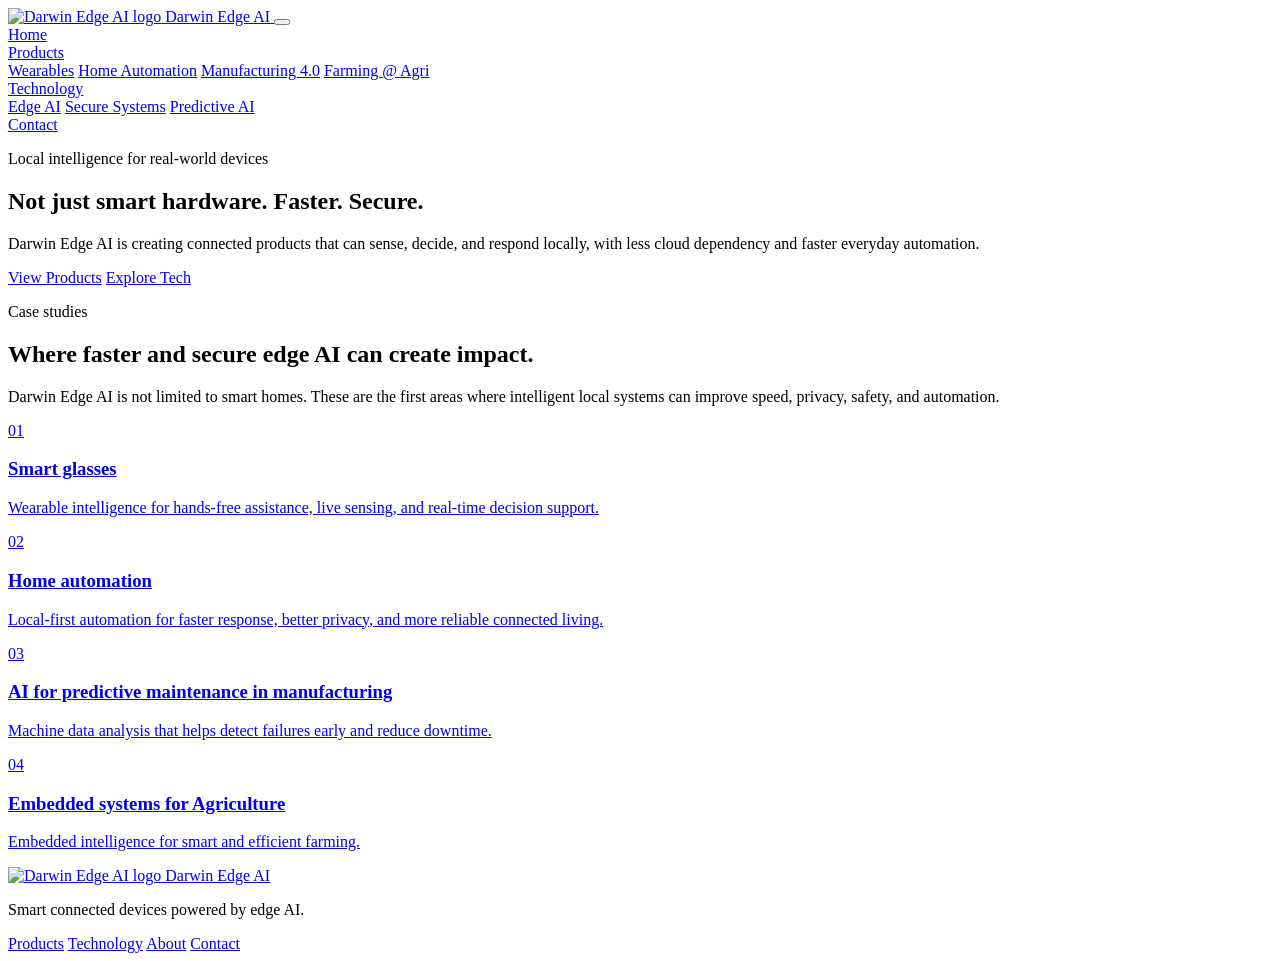
==== index.html @ fa0e5c3c "First upload" ====
<!DOCTYPE html>
<html lang="en">
<head>
  <meta charset="UTF-8" />
  <meta name="viewport" content="width=device-width, initial-scale=1.0" />
  <title>Darwin Edge AI | Smart Edge Devices</title>
  <meta name="description" content="Darwin Edge AI builds intelligent connected devices powered by edge AI, embedded systems, and local-first automation." />
  <link rel="icon" href="images/logo.svg" type="image/svg+xml" />
  <link rel="stylesheet" href="css/style.css" />
</head>
<body>
  <header class="site-header">
    <a class="brand" href="index.html">
      <img src="images/logo.svg" alt="Darwin Edge AI logo" />
      <span>Darwin Edge AI</span>
    </a>

    <button class="nav-toggle" aria-label="Open navigation" aria-expanded="false">
      <span></span>
      <span></span>
      <span></span>
    </button>

<nav class="site-nav">
  <a class="active" href="index.html">Home</a>

  <div class="nav-item">
    <a href="products.html">Products</a>
    <div class="dropdown">
      <a href="products.html#wearables">Wearables</a>
      <a href="products.html#home-automation">Home Automation</a>
      <a href="products.html#Factory">Manufacturing 4.0</a>
      <a href="products.html#agriculture">Farming @ Agri</a>
    </div>
  </div>

  <div class="nav-item">
    <a href="technology.html">Technology</a>
    <div class="dropdown">
      <a href="technology.html#edge-ai">Edge AI</a>
      <a href="technology.html#security">Secure Systems</a>
      <a href="technology.html#predictive-ai">Predictive AI</a>
    </div>
  </div>

  <a href="contact.html">Contact</a>
</nav>
  </header>

  <main>
    <section class="hero section">
      <div class="hero-content">
        <p class="eyebrow">Local intelligence for real-world devices</p>
        <h1>
  Not just smart hardware.
  <span class="hero-highlight">Faster.</span>
  <span class="hero-highlight secure">Secure.</span>
</h1>
        <p class="hero-text">
          Darwin Edge AI is creating connected products that can sense, decide, and respond locally,
          with less cloud dependency and faster everyday automation.
        </p>
        <div class="hero-actions">
          <a class="btn primary" href="products.html">View Products</a>
          <a class="btn secondary" href="technology.html">Explore Tech</a>
        </div>
      </div>

      <div class="hero-visual" aria-hidden="true">
        <div class="chip">
          <div class="chip-core"></div>
          <span class="pin p1"></span>
          <span class="pin p2"></span>
          <span class="pin p3"></span>
          <span class="pin p4"></span>
        </div>
        <div class="signal-ring ring-one"></div>
        <div class="signal-ring ring-two"></div>
        <div class="node n1"></div>
        <div class="node n2"></div>
        <div class="node n3"></div>
      </div>
    </section>


    <section class="section case-studies">
  <div class="section-heading">
    <p class="eyebrow">Case studies</p>
    <h2>Where faster and secure edge AI can create impact.</h2>
    <p>
      Darwin Edge AI is not limited to smart homes. These are the first areas where
      intelligent local systems can improve speed, privacy, safety, and automation.
    </p>
  </div>

  <div class="case-slider" aria-label="Case studies slider">
    <a class="case-card" href="products.html#wearables">
      <span>01</span>
      <h3>Smart glasses</h3>
      <p>Wearable intelligence for hands-free assistance, live sensing, and real-time decision support.</p>
    </a>

    <a class="case-card" href="products.html#home-automation">
      <span>02</span>
      <h3>Home automation</h3>
      <p>Local-first automation for faster response, better privacy, and more reliable connected living.</p>
    </a>

    <a class="case-card" href="products.html#manufacturing">
      <span>03</span>
      <h3>AI for predictive maintenance in manufacturing</h3>
      <p>Machine data analysis that helps detect failures early and reduce downtime.</p>
    </a>

    <a class="case-card" href="products.html#agriculture">
      <span>04</span>
      <h3>Embedded systems for Agriculture</h3>
      <p>Embedded intelligence for smart and efficient farming.</p>
    </a>
  </div>
</section>

  </main>

  <footer class="site-footer">
    <div>
      <a class="brand footer-brand" href="index.html">
        <img src="images/logo.svg" alt="Darwin Edge AI logo" />
        <span>Darwin Edge AI</span>
      </a>
      <p>Smart connected devices powered by edge AI.</p>
    </div>
    <div class="footer-links">
      <a href="products.html">Products</a>
      <a href="technology.html">Technology</a>
      <a href="about.html">About</a>
      <a href="contact.html">Contact</a>
    </div>
  </footer>

  <script src="js/script.js"></script>
</body>
</html>
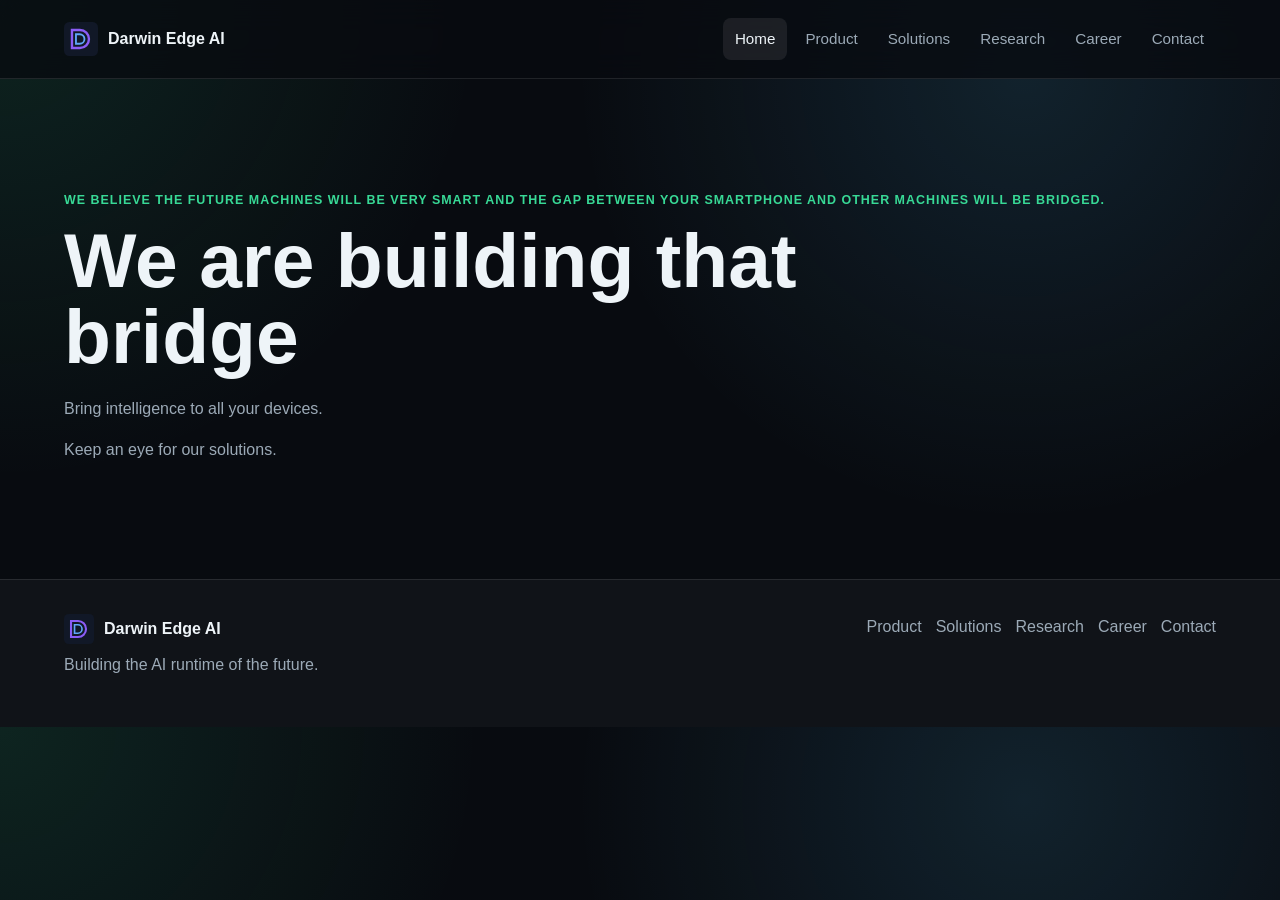
==== commit 91f15da5: "2nd version 2nd version, updated header and link for sdk" ====
--- a/index.html
+++ b/index.html
@@ -3,141 +3,92 @@
 <head>
   <meta charset="UTF-8" />
   <meta name="viewport" content="width=device-width, initial-scale=1.0" />
-  <title>Darwin Edge AI | Smart Edge Devices</title>
-  <meta name="description" content="Darwin Edge AI builds intelligent connected devices powered by edge AI, embedded systems, and local-first automation." />
+  <title>Darwin Edge AI | AI Runtime for Intelligent Machines</title>
+  <meta name="description" content="Darwin Edge AI is building the AI runtime of the future for intelligent machines and connected devices." />
   <link rel="icon" href="images/logo.svg" type="image/svg+xml" />
   <link rel="stylesheet" href="css/style.css" />
 </head>
+<!-- Google tag (gtag.js) -->
+<script async src="https://www.googletagmanager.com/gtag/js?id=G-LLYBDSSKZY"></script>
+<script>
+  window.dataLayer = window.dataLayer || [];
+  function gtag(){dataLayer.push(arguments);}
+  gtag('js', new Date());
+
+  gtag('config', 'G-LLYBDSSKZY');
+</script>
 <body>
   <header class="site-header">
     <a class="brand" href="index.html">
       <img src="images/logo.svg" alt="Darwin Edge AI logo" />
       <span>Darwin Edge AI</span>
     </a>
-
     <button class="nav-toggle" aria-label="Open navigation" aria-expanded="false">
       <span></span>
       <span></span>
       <span></span>
     </button>
-
-<nav class="site-nav">
-  <a class="active" href="index.html">Home</a>
-
-  <div class="nav-item">
-    <a href="products.html">Products</a>
-    <div class="dropdown">
-      <a href="products.html#wearables">Wearables</a>
-      <a href="products.html#home-automation">Home Automation</a>
-      <a href="products.html#Factory">Manufacturing 4.0</a>
-      <a href="products.html#agriculture">Farming @ Agri</a>
-    </div>
-  </div>
-
-  <div class="nav-item">
-    <a href="technology.html">Technology</a>
-    <div class="dropdown">
-      <a href="technology.html#edge-ai">Edge AI</a>
-      <a href="technology.html#security">Secure Systems</a>
-      <a href="technology.html#predictive-ai">Predictive AI</a>
-    </div>
-  </div>
-
-  <a href="contact.html">Contact</a>
-</nav>
+    <nav class="site-nav">
+      <a class="active" href="index.html">Home</a>
+      <div class="nav-item"><a href="products.html">Product</a><div class="dropdown"><a href="products.html">Overview</a><a href="sdk.html">SDK</a></div></div>
+      <div class="nav-item">
+        <a href="solutions.html">Solutions</a>
+        <div class="dropdown">
+          <a href="solutions.html#smart-wearables">Smart Wearables</a>
+          <a href="solutions.html#medical-devices">Medical Devices</a>
+        </div>
+      </div>
+      <a href="research.html">Research</a>
+      <a href="careers.html">Career</a>
+      <a href="contact.html">Contact</a>
+    </nav>
   </header>
 
   <main>
-    <section class="hero section">
-      <div class="hero-content">
-        <p class="eyebrow">Local intelligence for real-world devices</p>
-        <h1>
-  Not just smart hardware.
-  <span class="hero-highlight">Faster.</span>
-  <span class="hero-highlight secure">Secure.</span>
-</h1>
-        <p class="hero-text">
-          Darwin Edge AI is creating connected products that can sense, decide, and respond locally,
-          with less cloud dependency and faster everyday automation.
+    <section class="future-hero section">
+      <div class="future-copy">
+        <p class="eyebrow"></p>
+        <p class="eyebrow">We believe the future machines will be very smart and the gap between your smartphone
+          and other machines will be bridged.</p>
+        <h1>We are building that bridge</h1>
+        <p class="future-subtitle">Bring intelligence to all your devices.</p>
+        <p class="future-statement">
+          Keep an eye for our solutions.
         </p>
-        <div class="hero-actions">
-          <a class="btn primary" href="products.html">View Products</a>
-          <a class="btn secondary" href="technology.html">Explore Tech</a>
-        </div>
       </div>
-
-      <div class="hero-visual" aria-hidden="true">
-        <div class="chip">
-          <div class="chip-core"></div>
-          <span class="pin p1"></span>
-          <span class="pin p2"></span>
-          <span class="pin p3"></span>
-          <span class="pin p4"></span>
-        </div>
-        <div class="signal-ring ring-one"></div>
-        <div class="signal-ring ring-two"></div>
-        <div class="node n1"></div>
-        <div class="node n2"></div>
-        <div class="node n3"></div>
+      <div class="future-orbit" aria-hidden="true">
+        <div class="runtime-core"></div>
+        <span class="orbit-line orbit-a"></span>
+        <span class="orbit-line orbit-b"></span>
+        <span class="orbit-dot dot-a"></span>
+        <span class="orbit-dot dot-b"></span>
+        <span class="orbit-dot dot-c"></span>
       </div>
     </section>
-
-
-    <section class="section case-studies">
-  <div class="section-heading">
-    <p class="eyebrow">Case studies</p>
-    <h2>Where faster and secure edge AI can create impact.</h2>
-    <p>
-      Darwin Edge AI is not limited to smart homes. These are the first areas where
-      intelligent local systems can improve speed, privacy, safety, and automation.
-    </p>
-  </div>
-
-  <div class="case-slider" aria-label="Case studies slider">
-    <a class="case-card" href="products.html#wearables">
-      <span>01</span>
-      <h3>Smart glasses</h3>
-      <p>Wearable intelligence for hands-free assistance, live sensing, and real-time decision support.</p>
-    </a>
-
-    <a class="case-card" href="products.html#home-automation">
-      <span>02</span>
-      <h3>Home automation</h3>
-      <p>Local-first automation for faster response, better privacy, and more reliable connected living.</p>
-    </a>
-
-    <a class="case-card" href="products.html#manufacturing">
-      <span>03</span>
-      <h3>AI for predictive maintenance in manufacturing</h3>
-      <p>Machine data analysis that helps detect failures early and reduce downtime.</p>
-    </a>
-
-    <a class="case-card" href="products.html#agriculture">
-      <span>04</span>
-      <h3>Embedded systems for Agriculture</h3>
-      <p>Embedded intelligence for smart and efficient farming.</p>
-    </a>
-  </div>
-</section>
-
   </main>
 
   <footer class="site-footer">
-    <div>
-      <a class="brand footer-brand" href="index.html">
-        <img src="images/logo.svg" alt="Darwin Edge AI logo" />
-        <span>Darwin Edge AI</span>
-      </a>
-      <p>Smart connected devices powered by edge AI.</p>
-    </div>
-    <div class="footer-links">
-      <a href="products.html">Products</a>
-      <a href="technology.html">Technology</a>
-      <a href="about.html">About</a>
-      <a href="contact.html">Contact</a>
-    </div>
-  </footer>
+  <div>
+    <a class="brand footer-brand" href="index.html">
+      <img src="images/logo.svg" alt="Darwin Edge AI logo" />
+      <span>Darwin Edge AI</span>
+    </a>
+    <p>Building the AI runtime of the future.</p>
+  </div>
+  <div class="footer-links">
+    <a href="products.html">Product</a>
+    <a href="solutions.html">Solutions</a>
+    <a href="research.html">Research</a>
+    <a href="careers.html">Career</a>
+    <a href="contact.html">Contact</a>
+  </div>
+</footer>
 
   <script src="js/script.js"></script>
 </body>
-</html>+</html>
+
+
+
+
+
--- a/css/style.css
+++ b/css/style.css
@@ -0,0 +1,800 @@
+:root {
+  --bg: #080b10;
+  --panel: #111821;
+  --panel-2: #162231;
+  --text: #eef4f8;
+  --muted: #9caab7;
+  --line: rgba(255, 255, 255, 0.1);
+  --green: #38d996;
+  --cyan: #57c7ff;
+  --amber: #f5b85b;
+  --red: #ff6b6b;
+  --shadow: 0 24px 80px rgba(0, 0, 0, 0.35);
+  --radius: 8px;
+}
+
+* {
+  box-sizing: border-box;
+}
+
+html {
+  scroll-behavior: smooth;
+}
+
+body {
+  margin: 0;
+  background:
+    radial-gradient(circle at top left, rgba(56, 217, 150, 0.12), transparent 30rem),
+    radial-gradient(circle at 80% 10%, rgba(87, 199, 255, 0.12), transparent 28rem),
+    var(--bg);
+  color: var(--text);
+  font-family: Arial, Helvetica, sans-serif;
+  line-height: 1.6;
+}
+
+a {
+  color: inherit;
+  text-decoration: none;
+}
+
+img {
+  max-width: 100%;
+}
+
+.site-header {
+  position: sticky;
+  top: 0;
+  z-index: 20;
+  display: flex;
+  align-items: center;
+  justify-content: space-between;
+  gap: 24px;
+  padding: 18px clamp(18px, 5vw, 64px);
+  background: rgba(8, 11, 16, 0.78);
+  border-bottom: 1px solid var(--line);
+  backdrop-filter: blur(16px);
+}
+
+.brand {
+  display: inline-flex;
+  align-items: center;
+  gap: 10px;
+  font-weight: 800;
+  letter-spacing: 0;
+}
+
+.brand img {
+  width: 34px;
+  height: 34px;
+}
+
+.site-nav {
+  display: flex;
+  align-items: center;
+  gap: 6px;
+}
+
+.site-nav a {
+  padding: 9px 12px;
+  border-radius: var(--radius);
+  color: var(--muted);
+  font-size: 0.95rem;
+}
+
+.site-nav a:hover,
+.site-nav a.active {
+  color: var(--text);
+  background: rgba(255, 255, 255, 0.08);
+}
+
+.nav-toggle {
+  display: none;
+  width: 42px;
+  height: 42px;
+  border: 1px solid var(--line);
+  border-radius: var(--radius);
+  background: transparent;
+  cursor: pointer;
+}
+
+.nav-toggle span {
+  display: block;
+  width: 18px;
+  height: 2px;
+  margin: 4px auto;
+  background: var(--text);
+}
+
+.section {
+  padding: clamp(56px, 8vw, 100px) clamp(18px, 5vw, 64px);
+}
+
+.hero {
+  min-height: calc(100vh - 72px);
+  display: grid;
+  grid-template-columns: minmax(0, 1.05fr) minmax(300px, 0.95fr);
+  align-items: center;
+  gap: clamp(40px, 6vw, 80px);
+}
+
+.eyebrow {
+  margin: 0 0 12px;
+  color: var(--green);
+  font-weight: 800;
+  text-transform: uppercase;
+  font-size: 0.78rem;
+  letter-spacing: 0.08em;
+}
+
+h1,
+h2,
+h3,
+p {
+  margin-top: 0;
+}
+
+h1 {
+  max-width: 820px;
+  margin-bottom: 22px;
+  font-size: clamp(2.4rem, 6vw, 5.6rem);
+  line-height: 0.98;
+  letter-spacing: 0;
+}
+
+.hero-highlight {
+  display: inline-block;
+  color: var(--green);
+  text-shadow: 0 0 28px rgba(56, 217, 150, 0.35);
+}
+
+.hero-highlight.secure {
+  color: var(--cyan);
+  text-shadow: 0 0 28px rgba(87, 199, 255, 0.35);
+}
+
+h2 {
+  margin-bottom: 16px;
+  font-size: clamp(1.8rem, 3.4vw, 3.2rem);
+  line-height: 1.08;
+  letter-spacing: 0;
+}
+
+h3 {
+  margin-bottom: 8px;
+  font-size: 1.08rem;
+}
+
+p {
+  color: var(--muted);
+}
+
+.hero-text {
+  max-width: 650px;
+  font-size: clamp(1.05rem, 1.8vw, 1.25rem);
+}
+
+.hero-actions {
+  display: flex;
+  flex-wrap: wrap;
+  gap: 12px;
+  margin-top: 30px;
+}
+
+.btn {
+  display: inline-flex;
+  align-items: center;
+  justify-content: center;
+  min-height: 46px;
+  padding: 12px 18px;
+  border-radius: var(--radius);
+  border: 1px solid transparent;
+  font-weight: 800;
+  transition: transform 180ms ease, background 180ms ease, border 180ms ease;
+}
+
+.btn:hover {
+  transform: translateY(-2px);
+}
+
+.btn.primary {
+  background: var(--green);
+  color: #06120d;
+}
+
+.btn.secondary {
+  border-color: var(--line);
+  color: var(--text);
+  background: rgba(255, 255, 255, 0.06);
+}
+
+.hero-visual {
+  position: relative;
+  min-height: 460px;
+  border: 1px solid var(--line);
+  border-radius: var(--radius);
+  background:
+    linear-gradient(135deg, rgba(87, 199, 255, 0.14), transparent 35%),
+    linear-gradient(315deg, rgba(245, 184, 91, 0.1), transparent 35%),
+    rgba(255, 255, 255, 0.04);
+  box-shadow: var(--shadow);
+  overflow: hidden;
+}
+
+.hero-visual::before {
+  content: "";
+  position: absolute;
+  inset: 34px;
+  background-image:
+    linear-gradient(rgba(255, 255, 255, 0.07) 1px, transparent 1px),
+    linear-gradient(90deg, rgba(255, 255, 255, 0.07) 1px, transparent 1px);
+  background-size: 42px 42px;
+  mask-image: radial-gradient(circle, black 35%, transparent 72%);
+}
+
+.chip {
+  position: absolute;
+  left: 50%;
+  top: 50%;
+  width: 190px;
+  height: 190px;
+  transform: translate(-50%, -50%);
+  border: 1px solid rgba(87, 199, 255, 0.45);
+  border-radius: 18px;
+  background: linear-gradient(145deg, #14283a, #0c1118);
+  box-shadow: 0 0 60px rgba(87, 199, 255, 0.22);
+}
+
+.chip-core {
+  position: absolute;
+  inset: 44px;
+  border-radius: 50%;
+  background:
+    radial-gradient(circle, var(--green), rgba(56, 217, 150, 0.15) 58%, transparent 60%);
+}
+
+.pin {
+  position: absolute;
+  background: var(--cyan);
+  opacity: 0.75;
+}
+
+.p1,
+.p2 {
+  width: 50px;
+  height: 2px;
+  left: -50px;
+}
+
+.p1 {
+  top: 58px;
+}
+
+.p2 {
+  bottom: 58px;
+}
+
+.p3,
+.p4 {
+  width: 2px;
+  height: 50px;
+  top: -50px;
+}
+
+.p3 {
+  left: 58px;
+}
+
+.p4 {
+  right: 58px;
+}
+
+.signal-ring {
+  position: absolute;
+  inset: 50%;
+  border: 1px solid rgba(56, 217, 150, 0.28);
+  border-radius: 50%;
+  transform: translate(-50%, -50%);
+  animation: pulse 4s infinite ease-out;
+}
+
+.ring-one {
+  width: 310px;
+  height: 310px;
+}
+
+.ring-two {
+  width: 430px;
+  height: 430px;
+  animation-delay: 1s;
+}
+
+.node {
+  position: absolute;
+  width: 14px;
+  height: 14px;
+  border-radius: 50%;
+  background: var(--amber);
+  box-shadow: 0 0 24px rgba(245, 184, 91, 0.7);
+}
+
+.n1 {
+  left: 22%;
+  top: 24%;
+}
+
+.n2 {
+  right: 18%;
+  top: 34%;
+}
+
+.n3 {
+  left: 62%;
+  bottom: 18%;
+}
+
+.section-heading {
+  max-width: 760px;
+  margin-bottom: 34px;
+}
+
+.grid {
+  display: grid;
+  gap: 18px;
+}
+
+.grid.three {
+  grid-template-columns: repeat(3, minmax(0, 1fr));
+}
+
+.card,
+.product-strip article,
+.timeline article {
+  border: 1px solid var(--line);
+  border-radius: var(--radius);
+  background: rgba(255, 255, 255, 0.045);
+  padding: 22px;
+  transition: transform 180ms ease, border 180ms ease, background 180ms ease;
+}
+
+.card:hover,
+.product-strip article:hover,
+.timeline article:hover {
+  transform: translateY(-3px);
+  border-color: rgba(87, 199, 255, 0.35);
+  background: rgba(255, 255, 255, 0.065);
+}
+
+.icon {
+  display: inline-flex;
+  align-items: center;
+  justify-content: center;
+  width: 46px;
+  height: 46px;
+  margin-bottom: 18px;
+  border-radius: var(--radius);
+  background: rgba(56, 217, 150, 0.12);
+  color: var(--green);
+  font-weight: 900;
+}
+
+.split {
+  display: grid;
+  grid-template-columns: minmax(0, 0.85fr) minmax(300px, 1.15fr);
+  gap: 36px;
+  align-items: center;
+  background: rgba(255, 255, 255, 0.025);
+  border-top: 1px solid var(--line);
+  border-bottom: 1px solid var(--line);
+}
+
+.text-link {
+  display: inline-flex;
+  margin-top: 12px;
+  color: var(--cyan);
+  font-weight: 800;
+}
+
+.product-strip {
+  display: grid;
+  grid-template-columns: repeat(2, minmax(0, 1fr));
+  gap: 14px;
+}
+
+.product-strip strong,
+.product-strip span {
+  display: block;
+}
+
+.product-strip span {
+  color: var(--muted);
+  margin-top: 5px;
+}
+
+.tech-band {
+  background: linear-gradient(90deg, rgba(56, 217, 150, 0.07), rgba(87, 199, 255, 0.06));
+}
+
+.tech-list {
+  display: flex;
+  flex-wrap: wrap;
+  gap: 10px;
+}
+
+.tech-list span {
+  padding: 10px 13px;
+  border-radius: var(--radius);
+  border: 1px solid var(--line);
+  background: rgba(8, 11, 16, 0.46);
+  color: var(--text);
+  font-weight: 700;
+}
+
+.timeline {
+  display: grid;
+  grid-template-columns: repeat(3, minmax(0, 1fr));
+  gap: 18px;
+}
+
+.timeline span {
+  color: var(--amber);
+  font-weight: 900;
+}
+
+.cta {
+  text-align: center;
+  max-width: 900px;
+  margin: 0 auto;
+}
+
+.cta p {
+  max-width: 620px;
+  margin-left: auto;
+  margin-right: auto;
+}
+
+.site-footer {
+  display: flex;
+  justify-content: space-between;
+  gap: 28px;
+  padding: 34px clamp(18px, 5vw, 64px);
+  border-top: 1px solid var(--line);
+  background: rgba(255, 255, 255, 0.03);
+}
+
+.footer-brand img {
+  width: 30px;
+  height: 30px;
+}
+
+.footer-links {
+  display: flex;
+  flex-wrap: wrap;
+  gap: 14px;
+}
+
+.footer-links a {
+  color: var(--muted);
+}
+
+.footer-links a:hover {
+  color: var(--text);
+}
+
+@keyframes pulse {
+  0% {
+    opacity: 0.8;
+    transform: translate(-50%, -50%) scale(0.86);
+  }
+
+  100% {
+    opacity: 0;
+    transform: translate(-50%, -50%) scale(1.2);
+  }
+}
+
+@media (max-width: 860px) {
+  .nav-toggle {
+    display: block;
+  }
+
+  .site-nav {
+    position: absolute;
+    left: 18px;
+    right: 18px;
+    top: 74px;
+    display: none;
+    flex-direction: column;
+    align-items: stretch;
+    padding: 12px;
+    border: 1px solid var(--line);
+    border-radius: var(--radius);
+    background: #0c1118;
+  }
+
+  .site-nav.open {
+    display: flex;
+  }
+
+  .hero,
+  .split {
+    grid-template-columns: 1fr;
+  }
+
+  .hero {
+    min-height: auto;
+  }
+
+  .hero-visual {
+    min-height: 360px;
+  }
+
+  .grid.three,
+  .timeline {
+    grid-template-columns: 1fr;
+  }
+
+  .site-footer {
+    flex-direction: column;
+  }
+}
+
+@media (max-width: 560px) {
+  .section {
+    padding-left: 16px;
+    padding-right: 16px;
+  }
+
+  .site-header {
+    padding-left: 16px;
+    padding-right: 16px;
+  }
+
+  .product-strip {
+    grid-template-columns: 1fr;
+  }
+
+  .hero-actions {
+    flex-direction: column;
+  }
+
+  .btn {
+    width: 100%;
+  }
+}
+
+/* for dropdown */
+
+.nav-item {
+  position: relative;
+}
+
+.nav-item > a {
+  display: block;
+  padding: 9px 12px;
+  border-radius: var(--radius);
+  color: var(--muted);
+  font-size: 0.95rem;
+}
+
+.nav-item:hover > a,
+.nav-item:focus-within > a {
+  color: var(--text);
+  background: rgba(255, 255, 255, 0.08);
+}
+
+.dropdown {
+  position: absolute;
+  top: calc(100% + 10px);
+  left: 0;
+  min-width: 230px;
+  display: none;
+  padding: 8px;
+  border: 1px solid var(--line);
+  border-radius: var(--radius);
+  background: #0c1118;
+  box-shadow: var(--shadow);
+}
+
+.dropdown a {
+  display: block;
+  padding: 10px 12px;
+  border-radius: var(--radius);
+  color: var(--muted);
+  white-space: nowrap;
+}
+
+.dropdown a:hover {
+  color: var(--text);
+  background: rgba(255, 255, 255, 0.08);
+}
+
+.nav-item:hover .dropdown,
+.nav-item:focus-within .dropdown {
+  display: block;
+}
+
+
+/* for case study slider*/
+
+.case-studies {
+  background: rgba(255, 255, 255, 0.025);
+  border-top: 1px solid var(--line);
+  border-bottom: 1px solid var(--line);
+}
+
+.case-slider {
+  display: grid;
+  grid-auto-flow: column;
+  grid-auto-columns: calc((100% - 36px) / 3);
+  gap: 18px;
+  overflow-x: auto;
+  scroll-snap-type: x mandatory;
+  padding-bottom: 14px;
+}
+
+.case-slider::-webkit-scrollbar {
+  height: 8px;
+}
+
+.case-slider::-webkit-scrollbar-track {
+  background: rgba(255, 255, 255, 0.06);
+  border-radius: 999px;
+}
+
+.case-slider::-webkit-scrollbar-thumb {
+  background: var(--green);
+  border-radius: 999px;
+}
+
+.case-card {
+  min-height: 260px;
+  scroll-snap-align: start;
+  border: 1px solid var(--line);
+  border-radius: var(--radius);
+  background:
+    linear-gradient(145deg, rgba(56, 217, 150, 0.08), transparent 42%),
+    rgba(255, 255, 255, 0.045);
+  padding: 24px;
+  transition: transform 180ms ease, border 180ms ease, background 180ms ease;
+}
+
+.case-card:hover {
+  transform: translateY(-3px);
+  border-color: rgba(87, 199, 255, 0.4);
+  background:
+    linear-gradient(145deg, rgba(87, 199, 255, 0.1), transparent 42%),
+    rgba(255, 255, 255, 0.065);
+}
+
+.case-card span {
+  color: var(--green);
+  font-weight: 900;
+}
+
+.case-card h3 {
+  margin-top: 18px;
+  font-size: 1.35rem;
+  line-height: 1.2;
+}
+
+.case-card p {
+  margin-bottom: 0;
+}
+
+.page-hero {
+  padding-bottom: 40px;
+}
+
+.contact-page-hero {
+  min-height: auto;
+  padding-bottom: 48px;
+}
+
+.contact-visual {
+  min-height: 360px;
+}
+
+.contact-section {
+  padding-top: 28px;
+}
+
+.contact-details-panel {
+  display: grid;
+  grid-template-columns: repeat(4, minmax(0, 1fr));
+  border: 1px solid var(--line);
+  border-radius: var(--radius);
+  background:
+    linear-gradient(135deg, rgba(56, 217, 150, 0.08), transparent 40%),
+    rgba(255, 255, 255, 0.045);
+  overflow: hidden;
+  margin-bottom: 34px;
+}
+
+.contact-detail {
+  padding: 22px;
+  border-right: 1px solid var(--line);
+}
+
+.contact-detail:last-child {
+  border-right: 0;
+}
+
+.contact-detail span {
+  display: block;
+  margin-bottom: 8px;
+  color: var(--green);
+  font-size: 0.78rem;
+  font-weight: 800;
+  text-transform: uppercase;
+  letter-spacing: 0.08em;
+}
+
+.contact-detail strong {
+  display: block;
+  color: var(--text);
+  font-size: 1rem;
+  line-height: 1.45;
+}
+
+.contact-detail a {
+  color: var(--text);
+}
+
+.contact-detail a:hover {
+  color: var(--cyan);
+}
+
+.contact-panel {
+  display: grid;
+  grid-template-columns: minmax(0, 0.85fr) minmax(320px, 1.15fr);
+  gap: 34px;
+  align-items: start;
+  border: 1px solid var(--line);
+  border-radius: var(--radius);
+  background: rgba(255, 255, 255, 0.045);
+  padding: clamp(22px, 4vw, 34px);
+}
+
+.contact-form label {
+  display: block;
+  margin-bottom: 16px;
+  color: var(--text);
+  font-weight: 700;
+}
+
+.contact-form input,
+.contact-form textarea {
+  width: 100%;
+  margin-top: 8px;
+  padding: 13px 14px;
+  border: 1px solid var(--line);
+  border-radius: var(--radius);
+  background: #0c1118;
+  color: var(--text);
+  font: inherit;
+}
+
+.contact-form textarea {
+  resize: vertical;
+}
+
+@media (max-width: 860px) {
+  .contact-details-panel {
+    grid-template-columns: repeat(2, minmax(0, 1fr));
+  }
+
+  .contact-detail {
+    border-right: 0;
+    border-bottom: 1px solid var(--line);
+  }
+
+  .contact-panel {
+    grid-template-columns: 1fr;
+  }
+}
+
+@media (max-width: 560px) {
+  .contact-details-panel {
+    grid-template-columns: 1fr;
+  }
+}
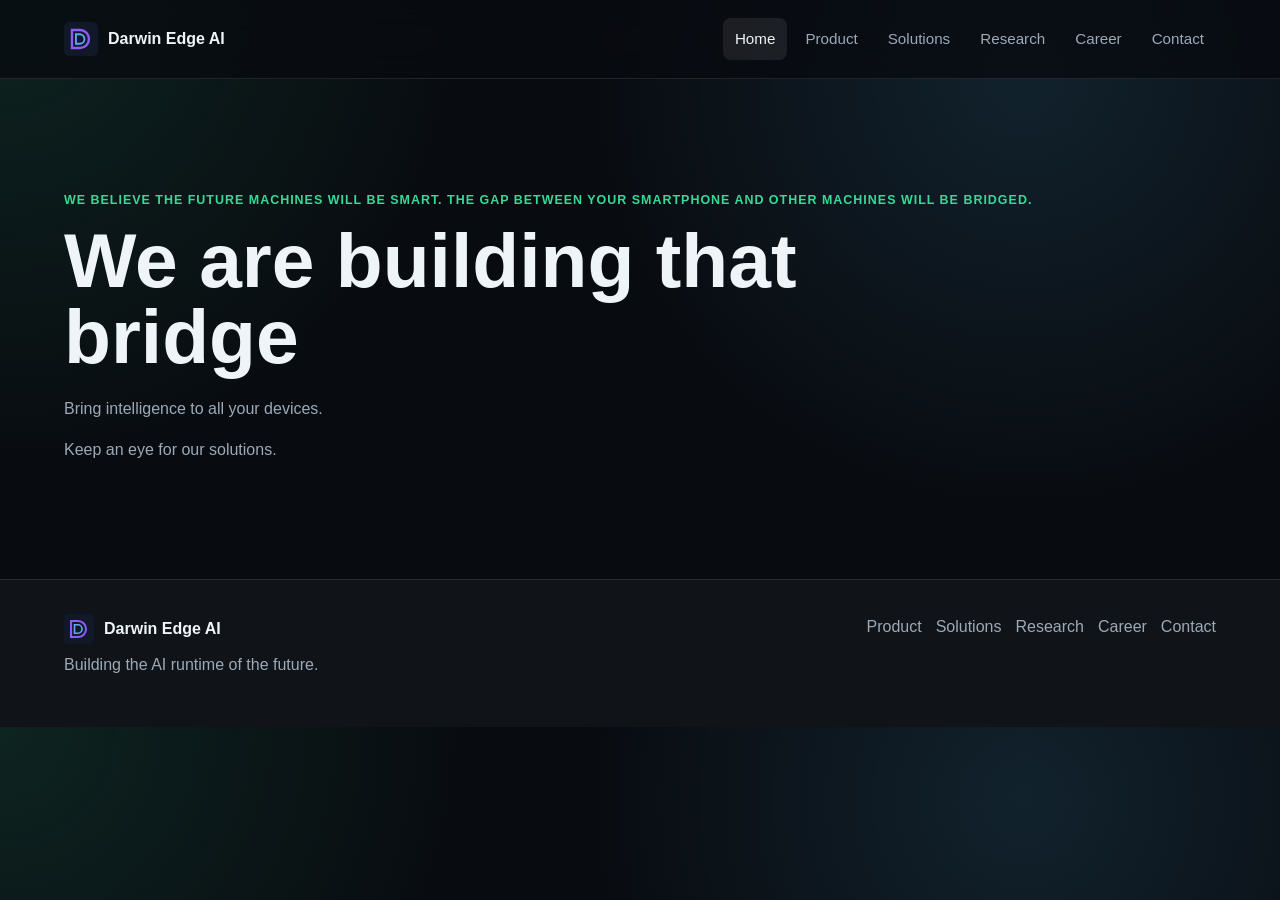
==== commit b7ba10e0: "3rd not imp" ====
--- a/index.html
+++ b/index.html
@@ -48,8 +48,8 @@
     <section class="future-hero section">
       <div class="future-copy">
         <p class="eyebrow"></p>
-        <p class="eyebrow">We believe the future machines will be very smart and the gap between your smartphone
-          and other machines will be bridged.</p>
+        <p class="eyebrow">We believe the future machines will be smart. 
+          The gap between your smartphone and other machines will be bridged.</p>
         <h1>We are building that bridge</h1>
         <p class="future-subtitle">Bring intelligence to all your devices.</p>
         <p class="future-statement">
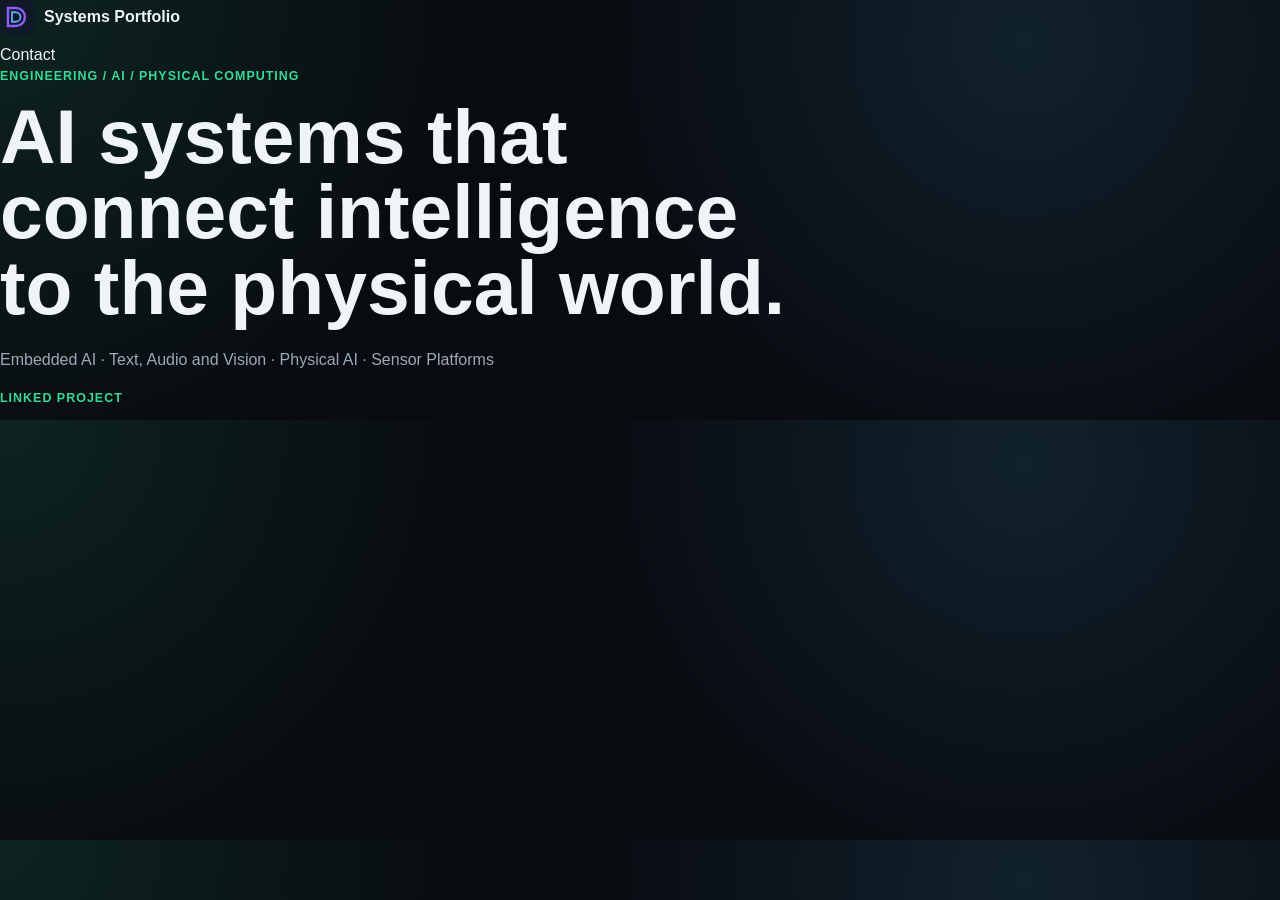
==== commit bb3b2d4c: "Update index.html Add portfolio" ====
--- a/index.html
+++ b/index.html
@@ -3,92 +3,58 @@
 <head>
   <meta charset="UTF-8" />
   <meta name="viewport" content="width=device-width, initial-scale=1.0" />
-  <title>Darwin Edge AI | AI Runtime for Intelligent Machines</title>
-  <meta name="description" content="Darwin Edge AI is building the AI runtime of the future for intelligent machines and connected devices." />
+  <title>Engineering Portfolio | Embedded AI, Multimodal Systems, Physical AI</title>
+  <meta name="description" content="A technical engineering portfolio spanning resource-constrained AI hardware, multimodal AI, physical AI, financial intelligence, and research interests." />
   <link rel="icon" href="images/logo.svg" type="image/svg+xml" />
   <link rel="stylesheet" href="css/style.css" />
+  <script async src="https://www.googletagmanager.com/gtag/js?id=G-LLYBDSSKZY"></script>
+  <script>
+    window.dataLayer = window.dataLayer || [];
+    function gtag(){dataLayer.push(arguments);}
+    gtag("js", new Date());
+    gtag("config", "G-LLYBDSSKZY");
+  </script>
 </head>
-<!-- Google tag (gtag.js) -->
-<script async src="https://www.googletagmanager.com/gtag/js?id=G-LLYBDSSKZY"></script>
-<script>
-  window.dataLayer = window.dataLayer || [];
-  function gtag(){dataLayer.push(arguments);}
-  gtag('js', new Date());
+<body>
+  <div class="shell-grid" aria-hidden="true"></div>
 
-  gtag('config', 'G-LLYBDSSKZY');
-</script>
-<body>
-  <header class="site-header">
-    <a class="brand" href="index.html">
-      <img src="images/logo.svg" alt="Darwin Edge AI logo" />
-      <span>Darwin Edge AI</span>
+  <header class="topbar">
+    <a class="brand" href="index.html" aria-label="Portfolio home">
+      <img src="images/logo.svg" alt="" />
+      <span>Systems Portfolio</span>
     </a>
-    <button class="nav-toggle" aria-label="Open navigation" aria-expanded="false">
-      <span></span>
-      <span></span>
-      <span></span>
-    </button>
-    <nav class="site-nav">
-      <a class="active" href="index.html">Home</a>
-      <div class="nav-item"><a href="products.html">Product</a><div class="dropdown"><a href="products.html">Overview</a><a href="sdk.html">SDK</a></div></div>
-      <div class="nav-item">
-        <a href="solutions.html">Solutions</a>
-        <div class="dropdown">
-          <a href="solutions.html#smart-wearables">Smart Wearables</a>
-          <a href="solutions.html#medical-devices">Medical Devices</a>
-        </div>
-      </div>
-      <a href="research.html">Research</a>
-      <a href="careers.html">Career</a>
+    <nav class="quick-nav" aria-label="Quick links">
       <a href="contact.html">Contact</a>
     </nav>
   </header>
 
-  <main>
-    <section class="future-hero section">
-      <div class="future-copy">
-        <p class="eyebrow"></p>
-        <p class="eyebrow">We believe the future machines will be smart. 
-          The gap between your smartphone and other machines will be bridged.</p>
-        <h1>We are building that bridge</h1>
-        <p class="future-subtitle">Bring intelligence to all your devices.</p>
-        <p class="future-statement">
-          Keep an eye for our solutions.
-        </p>
+  <main class="app-shell">
+    <section class="hero-panel" aria-labelledby="hero-title">
+      <div>
+        <p class="eyebrow">Engineering / AI / physical computing</p>
+        <h1 id="hero-title">AI systems that connect intelligence to the physical world.</h1>
+        <p class="hero-line">Embedded AI &middot; Text, Audio and Vision &middot; Physical AI &middot; Sensor Platforms</p>
       </div>
-      <div class="future-orbit" aria-hidden="true">
-        <div class="runtime-core"></div>
-        <span class="orbit-line orbit-a"></span>
-        <span class="orbit-line orbit-b"></span>
-        <span class="orbit-dot dot-a"></span>
-        <span class="orbit-dot dot-b"></span>
-        <span class="orbit-dot dot-c"></span>
+      <div class="hero-instrument" id="heroSections" aria-label="Portfolio sections"></div>
+    </section>
+<section class="project-zone" aria-label="Projects">
+      <div class="zone-heading">
+        <p class="eyebrow">Linked project</p>
+        <span id="projectCount"></span>
       </div>
+      <div class="project-carousel" id="projectCarousel" tabindex="0" aria-label="Horizontally scrollable project carousel"></div>
     </section>
   </main>
 
-  <footer class="site-footer">
-  <div>
-    <a class="brand footer-brand" href="index.html">
-      <img src="images/logo.svg" alt="Darwin Edge AI logo" />
-      <span>Darwin Edge AI</span>
-    </a>
-    <p>Building the AI runtime of the future.</p>
+  <div class="modal-backdrop" id="modalBackdrop" hidden>
+    <section class="project-modal" role="dialog" aria-modal="true" aria-labelledby="modalTitle">
+      <button class="modal-close" id="modalClose" type="button" aria-label="Close project detail">Close</button>
+      <div id="modalContent"></div>
+    </section>
   </div>
-  <div class="footer-links">
-    <a href="products.html">Product</a>
-    <a href="solutions.html">Solutions</a>
-    <a href="research.html">Research</a>
-    <a href="careers.html">Career</a>
-    <a href="contact.html">Contact</a>
-  </div>
-</footer>
 
+  <script src="js/projects.js"></script>
   <script src="js/script.js"></script>
 </body>
 </html>
 
-
-
-
-
--- a/css/style.css
+++ b/css/style.css
@@ -798,3 +798,385 @@
     grid-template-columns: 1fr;
   }
 }
+
+.article-grid,
+.career-list {
+  display: grid;
+  grid-template-columns: repeat(3, minmax(0, 1fr));
+  gap: 18px;
+}
+
+.article-card,
+.career-card {
+  border: 1px solid var(--line);
+  border-radius: var(--radius);
+  background: rgba(255, 255, 255, 0.045);
+  padding: 24px;
+}
+
+.article-card span,
+.career-card span {
+  color: var(--green);
+  font-weight: 900;
+  text-transform: uppercase;
+  font-size: 0.78rem;
+}
+
+.career-filters {
+  display: flex;
+  flex-wrap: wrap;
+  gap: 10px;
+  margin-bottom: 24px;
+}
+
+.career-filter {
+  padding: 10px 14px;
+  border: 1px solid var(--line);
+  border-radius: var(--radius);
+  background: rgba(255, 255, 255, 0.06);
+  color: var(--text);
+  cursor: pointer;
+}
+
+.career-filter.active,
+.career-filter:hover {
+  background: var(--green);
+  color: #06120d;
+}
+
+.career-card.hidden {
+  display: none;
+}
+
+@media (max-width: 860px) {
+  .article-grid,
+  .career-list {
+    grid-template-columns: 1fr;
+  }
+}
+/* Futuristic restrained landing system */
+.future-hero {
+  min-height: calc(100vh - 72px);
+  display: grid;
+  grid-template-columns: minmax(0, 1fr) minmax(280px, 0.62fr);
+  align-items: center;
+  gap: clamp(36px, 6vw, 80px);
+  position: relative;
+  overflow: hidden;
+}
+
+.future-hero::before {
+  content: "";
+  position: absolute;
+  inset: 8% 6%;
+  border: 1px solid rgba(87, 199, 255, 0.12);
+  border-radius: 999px;
+  filter: blur(0.2px);
+  pointer-events: none;
+}
+
+.future-copy h1 {
+  max-width: 1120px;
+  font-size: clamp(3rem, 8vw, 8.7rem);
+  line-height: 0.88;
+  text-transform: uppercase;
+  text-shadow: 0 0 42px rgba(87, 199, 255, 0.24);
+}
+
+.future-subtitle {
+  color: var(--text);
+  font-size: clamp(1.2rem, 2.3vw, 2rem);
+  letter-spacing: 0.02em;
+}
+
+.future-statement {
+  max-width: 720px;
+  margin-top: 28px;
+  color: rgba(238, 244, 248, 0.66);
+}
+
+.future-orbit {
+  position: relative;
+  min-height: 420px;
+}
+
+.runtime-core {
+  position: absolute;
+  inset: 50% auto auto 50%;
+  width: 170px;
+  height: 170px;
+  transform: translate(-50%, -50%);
+  border-radius: 50%;
+  background: radial-gradient(circle, rgba(238, 244, 248, 0.95), rgba(87, 199, 255, 0.36) 28%, rgba(56, 217, 150, 0.12) 58%, transparent 68%);
+  box-shadow: 0 0 100px rgba(87, 199, 255, 0.34), 0 0 180px rgba(56, 217, 150, 0.16);
+}
+
+.orbit-line {
+  position: absolute;
+  inset: 50% auto auto 50%;
+  border: 1px solid rgba(238, 244, 248, 0.16);
+  border-radius: 50%;
+  transform: translate(-50%, -50%) rotate(-18deg);
+}
+
+.orbit-a {
+  width: 310px;
+  height: 160px;
+}
+
+.orbit-b {
+  width: 410px;
+  height: 230px;
+  transform: translate(-50%, -50%) rotate(24deg);
+}
+
+.orbit-dot {
+  position: absolute;
+  width: 9px;
+  height: 9px;
+  border-radius: 50%;
+  background: var(--cyan);
+  box-shadow: 0 0 24px rgba(87, 199, 255, 0.9);
+}
+
+.dot-a { left: 24%; top: 38%; }
+.dot-b { right: 18%; top: 52%; background: var(--green); }
+.dot-c { left: 58%; bottom: 18%; background: var(--amber); }
+
+.signal-links {
+  display: grid;
+  grid-template-columns: repeat(3, minmax(0, 1fr));
+  gap: 1px;
+  background: var(--line);
+  border-top: 1px solid var(--line);
+  border-bottom: 1px solid var(--line);
+  padding-top: 1px;
+  padding-bottom: 1px;
+}
+
+.signal-links a,
+.quiet-grid article,
+.solution-panel,
+.article-row,
+.job-row {
+  background: rgba(255, 255, 255, 0.035);
+  transition: background 180ms ease, border-color 180ms ease, transform 180ms ease;
+}
+
+.signal-links a {
+  min-height: 190px;
+  padding: 24px;
+}
+
+.signal-links a:hover,
+.quiet-grid article:hover,
+.solution-panel:hover,
+.article-row:hover,
+.job-row:hover {
+  background: rgba(255, 255, 255, 0.065);
+}
+
+.signal-links span,
+.quiet-grid span,
+.solution-panel span,
+.article-row span {
+  display: block;
+  color: var(--green);
+  font-size: 0.78rem;
+  font-weight: 900;
+  text-transform: uppercase;
+  letter-spacing: 0.08em;
+}
+
+.signal-links strong {
+  display: block;
+  margin-top: 22px;
+  color: var(--text);
+  font-size: 1.25rem;
+}
+
+.signal-links small {
+  display: block;
+  max-width: 300px;
+  margin-top: 8px;
+  color: var(--muted);
+}
+
+.quiet-page h1 {
+  max-width: 980px;
+}
+
+.quiet-grid,
+.solution-list,
+.article-list,
+.career-list {
+  display: grid;
+  gap: 12px;
+}
+
+.quiet-grid {
+  grid-template-columns: repeat(3, minmax(0, 1fr));
+}
+
+.quiet-grid article,
+.solution-panel {
+  border: 1px solid var(--line);
+  border-radius: var(--radius);
+  padding: 24px;
+}
+
+.solution-panel {
+  min-height: 220px;
+}
+
+.article-row,
+.job-row {
+  display: grid;
+  align-items: center;
+  gap: 18px;
+  border: 1px solid var(--line);
+  border-radius: var(--radius);
+  padding: 18px 20px;
+}
+
+.article-row {
+  grid-template-columns: 120px minmax(0, 1fr);
+}
+
+.job-row {
+  grid-template-columns: minmax(0, 1fr) 150px 170px;
+}
+
+.article-row h2,
+.job-row h2 {
+  margin-bottom: 4px;
+  font-size: 1.05rem;
+}
+
+.article-row p,
+.job-row p {
+  margin-bottom: 0;
+  font-size: 0.95rem;
+}
+
+.job-row span {
+  color: var(--muted);
+  font-size: 0.9rem;
+}
+
+.job-row.hidden {
+  display: none;
+}
+
+.article-detail,
+.job-detail {
+  max-width: 900px;
+}
+
+.job-detail section {
+  padding: 24px 0;
+  border-bottom: 1px solid var(--line);
+}
+
+.job-detail h2 {
+  font-size: 1.2rem;
+}
+
+.job-meta {
+  display: flex;
+  flex-wrap: wrap;
+  gap: 10px;
+  margin: 22px 0 10px;
+}
+
+.job-meta span {
+  padding: 8px 10px;
+  border: 1px solid var(--line);
+  border-radius: var(--radius);
+  color: var(--muted);
+  font-size: 0.9rem;
+}
+
+@media (max-width: 860px) {
+  .future-hero,
+  .quiet-grid,
+  .signal-links {
+    grid-template-columns: 1fr;
+  }
+
+  .future-orbit {
+    min-height: 300px;
+  }
+
+  .job-row,
+  .article-row {
+    grid-template-columns: 1fr;
+  }
+}
+
+/* Overrides for compact research/career list pages */
+.article-list,
+.career-list {
+  grid-template-columns: 1fr;
+}
+
+/* Landing hierarchy refinement */
+.future-copy h1 {
+  max-width: 940px;
+  font-size: clamp(2.35rem, 5.6vw, 6rem);
+  line-height: 0.95;
+  margin-bottom: 18px;
+}
+
+.future-subtitle {
+  font-size: clamp(1.05rem, 1.55vw, 1.45rem);
+  color: rgba(238, 244, 248, 0.72);
+}
+
+.future-statement {
+  max-width: 900px;
+  margin-top: 34px;
+  padding: clamp(22px, 3.6vw, 38px);
+  border-left: 2px solid var(--green);
+  background: linear-gradient(90deg, rgba(56, 217, 150, 0.1), rgba(87, 199, 255, 0.035), transparent);
+  color: var(--text);
+  font-size: clamp(1.35rem, 2.5vw, 2.45rem);
+  line-height: 1.22;
+  letter-spacing: 0;
+  text-shadow: 0 0 36px rgba(56, 217, 150, 0.16);
+}
+
+.future-orbit {
+  opacity: 0.78;
+}
+
+.sdk-page .btn {
+  margin-top: 22px;
+}
+
+/* Quiet research holding state */
+.research-hold {
+  padding-top: 24px;
+}
+
+.research-note {
+  max-width: 760px;
+  border: 1px solid var(--line);
+  border-radius: var(--radius);
+  background: rgba(255, 255, 255, 0.035);
+  padding: clamp(22px, 4vw, 34px);
+}
+
+.research-note span {
+  display: block;
+  margin-bottom: 10px;
+  color: var(--green);
+  font-size: 0.78rem;
+  font-weight: 900;
+  text-transform: uppercase;
+  letter-spacing: 0.08em;
+}
+
+.research-note h2 {
+  font-size: clamp(1.35rem, 2.4vw, 2.1rem);
+}
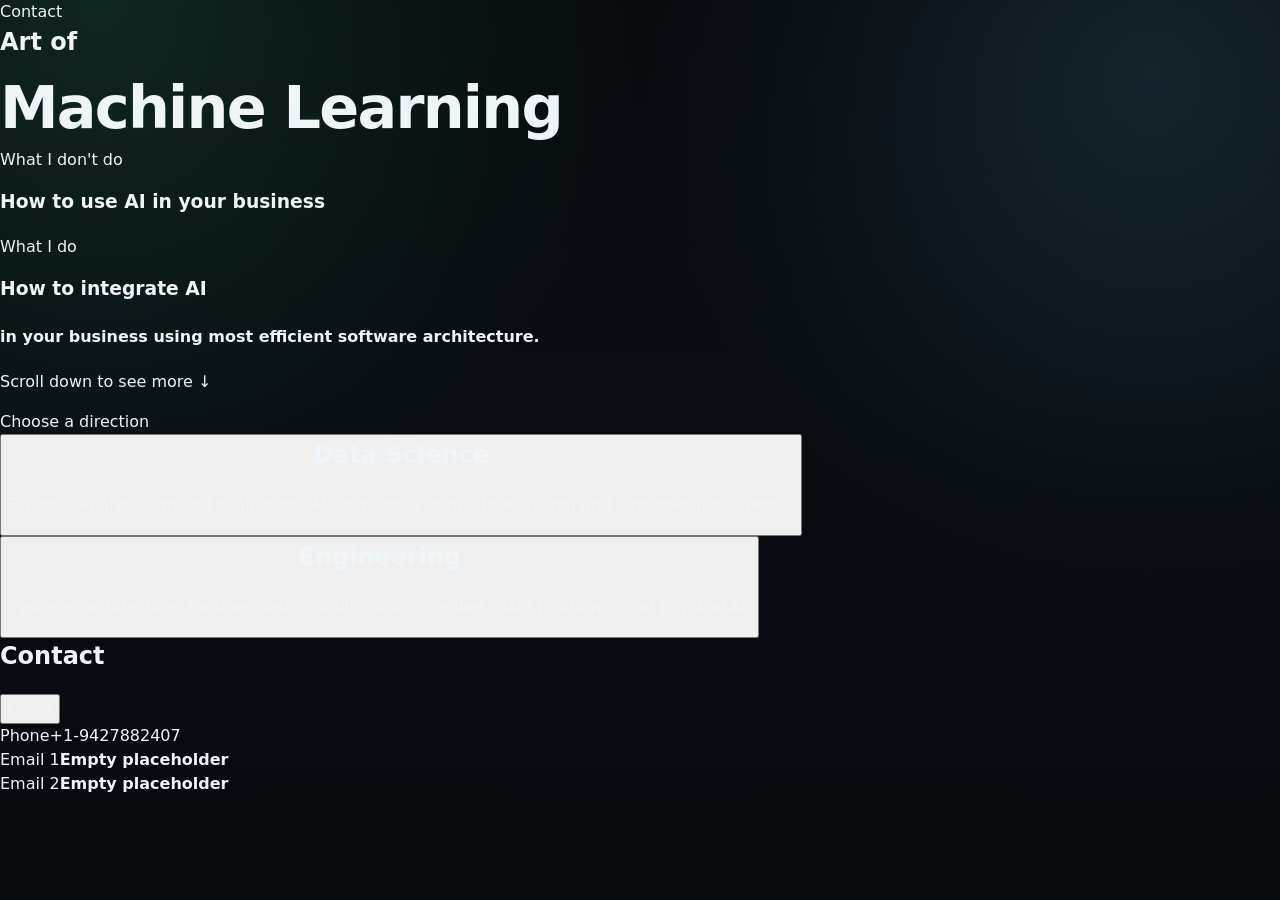
==== commit 33a173fd: "Update index.html portfolio after scroll" ====
--- a/index.html
+++ b/index.html
@@ -3,58 +3,80 @@
 <head>
   <meta charset="UTF-8" />
   <meta name="viewport" content="width=device-width, initial-scale=1.0" />
-  <title>Engineering Portfolio | Embedded AI, Multimodal Systems, Physical AI</title>
-  <meta name="description" content="A technical engineering portfolio spanning resource-constrained AI hardware, multimodal AI, physical AI, financial intelligence, and research interests." />
-  <link rel="icon" href="images/logo.svg" type="image/svg+xml" />
-  <link rel="stylesheet" href="css/style.css" />
-  <script async src="https://www.googletagmanager.com/gtag/js?id=G-LLYBDSSKZY"></script>
-  <script>
-    window.dataLayer = window.dataLayer || [];
-    function gtag(){dataLayer.push(arguments);}
-    gtag("js", new Date());
-    gtag("config", "G-LLYBDSSKZY");
-  </script>
+  <title>Darwin Edge AI Portfolio</title>
+  <meta name="description" content="Portfolio across data science, AI systems, engineering, finance, and physical AI." />
+    <link rel="stylesheet" href="css/style.css" />
 </head>
 <body>
-  <div class="shell-grid" aria-hidden="true"></div>
+  <div class="grain" aria-hidden="true"></div>
+  <a class="contact-fab" id="contactButton" href="contact.html">Contact</a>
+  <main>
+    <section class="landing" id="landing" aria-label="Landing">
+  <div class="landing-content">
+    <h2>Art of</h2>
+    <h1>Machine Learning</h1>
 
-  <header class="topbar">
-    <a class="brand" href="index.html" aria-label="Portfolio home">
-      <img src="images/logo.svg" alt="" />
-      <span>Systems Portfolio</span>
-    </a>
-    <nav class="quick-nav" aria-label="Quick links">
-      <a href="contact.html">Contact</a>
-    </nav>
-  </header>
+    <div class="landing-boxes">
 
-  <main class="app-shell">
-    <section class="hero-panel" aria-labelledby="hero-title">
-      <div>
-        <p class="eyebrow">Engineering / AI / physical computing</p>
-        <h1 id="hero-title">AI systems that connect intelligence to the physical world.</h1>
-        <p class="hero-line">Embedded AI &middot; Text, Audio and Vision &middot; Physical AI &middot; Sensor Platforms</p>
+  <div class="landing-box landing-left">
+    <p>What I don't do</p>
+    <h3>How to use AI in your business</h3>
+
+
+  </div>
+
+  <div class="landing-box landing-right">
+    <p>What I do</p>
+    <h3>How to integrate AI</h3>
+    <h4>in your business using most efficient software architecture.</h4>
+
+  </div>
+
+      <p class="scroll-hint">Scroll down to see more ↓</p>
+
+</div>
+  </div>
+</section>
+
+    <section class="experience" id="experience" aria-label="Portfolio navigation">
+      <div class="level-bar">
+        <div class="breadcrumb" id="breadcrumb">Choose a direction</div>
+        <button class="back-btn" id="backButton" type="button" hidden>Back</button>
       </div>
-      <div class="hero-instrument" id="heroSections" aria-label="Portfolio sections"></div>
-    </section>
-<section class="project-zone" aria-label="Projects">
-      <div class="zone-heading">
-        <p class="eyebrow">Linked project</p>
-        <span id="projectCount"></span>
+
+      <div class="split-stage" id="stage">
+        <article class="panel" id="panel-data">
+          <button class="panel-btn" type="button" data-action="domain" data-value="data">
+            <h2>Data Science</h2>
+            <p>Finance, analytics, model evaluation, AI software systems, forecasting, and customer intelligence.</p>
+          </button>
+        </article>
+        <article class="panel" id="panel-engineering">
+          <button class="panel-btn" type="button" data-action="domain" data-value="engineering">
+            <h2>Engineering</h2>
+            <p>Systems architecture, runtime design, multimodal pipelines, data platforms, and physical AI.</p>
+          </button>
+        </article>
       </div>
-      <div class="project-carousel" id="projectCarousel" tabindex="0" aria-label="Horizontally scrollable project carousel"></div>
     </section>
   </main>
 
-  <div class="modal-backdrop" id="modalBackdrop" hidden>
-    <section class="project-modal" role="dialog" aria-modal="true" aria-labelledby="modalTitle">
-      <button class="modal-close" id="modalClose" type="button" aria-label="Close project detail">Close</button>
-      <div id="modalContent"></div>
+  <div class="contact-backdrop" id="contactBackdrop" role="presentation">
+    <section class="contact-panel" id="contactPanel" role="dialog" aria-modal="true" aria-labelledby="contactTitle">
+      <header>
+        <h2 id="contactTitle">Contact</h2>
+        <button class="close-contact" id="closeContact" type="button" aria-label="Close contact panel">Close</button>
+      </header>
+      <div class="contact-list">
+        <div class="contact-line"><span>Phone</span><a id="contactPhone" href="tel:+19427882407">+1-9427882407</a></div>
+        <div class="contact-line"><span>Email 1</span><strong id="emailOne" class="empty">Empty placeholder</strong></div>
+        <div class="contact-line"><span>Email 2</span><strong id="emailTwo" class="empty">Empty placeholder</strong></div>
+      </div>
     </section>
   </div>
+
 
   <script src="js/projects.js"></script>
   <script src="js/script.js"></script>
 </body>
 </html>
-
--- a/css/style.css
+++ b/css/style.css
@@ -1,1182 +1,623 @@
 :root {
-  --bg: #080b10;
-  --panel: #111821;
-  --panel-2: #162231;
+  --bg: #07090d;
+  --panel: #0d1219;
+  --panel-2: #111923;
   --text: #eef4f8;
-  --muted: #9caab7;
+  --muted: #92a0ad;
+  --soft: rgba(238, 244, 248, 0.72);
   --line: rgba(255, 255, 255, 0.1);
-  --green: #38d996;
-  --cyan: #57c7ff;
-  --amber: #f5b85b;
-  --red: #ff6b6b;
-  --shadow: 0 24px 80px rgba(0, 0, 0, 0.35);
+  --line-strong: rgba(116, 211, 255, 0.28);
+  --green: #45e6a3;
+  --cyan: #72d7ff;
+  --amber: #f1c76b;
+  --violet: #a7a6ff;
+  --shadow: 0 30px 100px rgba(0, 0, 0, 0.42);
   --radius: 8px;
 }
 
-* {
-  box-sizing: border-box;
-}
-
-html {
-  scroll-behavior: smooth;
-}
+* { box-sizing: border-box; }
+
+html, body { min-height: 100%; }
 
 body {
   margin: 0;
+  overflow-x: hidden;
   background:
-    radial-gradient(circle at top left, rgba(56, 217, 150, 0.12), transparent 30rem),
-    radial-gradient(circle at 80% 10%, rgba(87, 199, 255, 0.12), transparent 28rem),
-    var(--bg);
+    radial-gradient(circle at 8% 0%, rgba(69, 230, 163, 0.13), transparent 34rem),
+    radial-gradient(circle at 90% 8%, rgba(114, 215, 255, 0.12), transparent 32rem),
+    linear-gradient(180deg, #07090d, #090d12 44%, #07090d);
   color: var(--text);
-  font-family: Arial, Helvetica, sans-serif;
-  line-height: 1.6;
-}
-
-a {
-  color: inherit;
-  text-decoration: none;
-}
-
-img {
-  max-width: 100%;
-}
-
-.site-header {
+  font-family: Inter, ui-sans-serif, system-ui, -apple-system, BlinkMacSystemFont, "Segoe UI", Arial, sans-serif;
+  line-height: 1.5;
+}
+
+button, input, textarea { font: inherit; }
+button { color: inherit; }
+a { color: inherit; text-decoration: none; }
+img { max-width: 100%; }
+
+.shell-grid {
+  position: fixed;
+  inset: 0;
+  pointer-events: none;
+  opacity: 0.22;
+  background-image:
+    linear-gradient(rgba(255, 255, 255, 0.06) 1px, transparent 1px),
+    linear-gradient(90deg, rgba(255, 255, 255, 0.06) 1px, transparent 1px);
+  background-size: 52px 52px;
+  mask-image: linear-gradient(to bottom, black, transparent 86%);
+}
+
+.topbar {
   position: sticky;
   top: 0;
   z-index: 20;
   display: flex;
   align-items: center;
   justify-content: space-between;
-  gap: 24px;
-  padding: 18px clamp(18px, 5vw, 64px);
-  background: rgba(8, 11, 16, 0.78);
+  gap: 20px;
+  padding: 16px clamp(18px, 4vw, 54px);
+  background: rgba(7, 9, 13, 0.82);
   border-bottom: 1px solid var(--line);
   backdrop-filter: blur(16px);
 }
 
-.brand {
-  display: inline-flex;
-  align-items: center;
-  gap: 10px;
-  font-weight: 800;
-  letter-spacing: 0;
-}
-
-.brand img {
-  width: 34px;
-  height: 34px;
-}
-
-.site-nav {
+.brand,
+.quick-nav,
+.quick-nav a {
   display: flex;
   align-items: center;
-  gap: 6px;
-}
-
-.site-nav a {
-  padding: 9px 12px;
-  border-radius: var(--radius);
-  color: var(--muted);
-  font-size: 0.95rem;
-}
-
-.site-nav a:hover,
-.site-nav a.active {
-  color: var(--text);
-  background: rgba(255, 255, 255, 0.08);
-}
-
-.nav-toggle {
-  display: none;
-  width: 42px;
-  height: 42px;
-  border: 1px solid var(--line);
-  border-radius: var(--radius);
-  background: transparent;
-  cursor: pointer;
-}
-
-.nav-toggle span {
-  display: block;
-  width: 18px;
-  height: 2px;
-  margin: 4px auto;
-  background: var(--text);
-}
-
-.section {
-  padding: clamp(56px, 8vw, 100px) clamp(18px, 5vw, 64px);
-}
-
-.hero {
-  min-height: calc(100vh - 72px);
-  display: grid;
-  grid-template-columns: minmax(0, 1.05fr) minmax(300px, 0.95fr);
+}
+
+.brand { gap: 10px; font-weight: 800; }
+.brand img { width: 32px; height: 32px; }
+.quick-nav { gap: 8px; }
+.quick-nav a {
+  min-height: 36px;
+  padding: 8px 11px;
+  border: 1px solid var(--line);
+  border-radius: var(--radius);
+  color: var(--muted);
+  font-size: 0.9rem;
+}
+.quick-nav a:hover { color: var(--text); border-color: var(--line-strong); }
+
+.app-shell {
+  height: calc(100vh - 65px);
+  min-height: 710px;
+  display: grid;
+  grid-template-rows: auto minmax(0, 1fr) auto;
+  gap: 16px;
+  padding: 18px clamp(18px, 4vw, 54px) 24px;
+}
+
+.hero-panel,
+.domain-stage,
+.project-zone {
+  position: relative;
+  border: 1px solid var(--line);
+  border-radius: var(--radius);
+  background: rgba(255, 255, 255, 0.035);
+  box-shadow: 0 12px 50px rgba(0, 0, 0, 0.2);
+}
+
+.hero-panel {
+  display: grid;
+  grid-template-columns: minmax(0, 1fr) 360px;
   align-items: center;
-  gap: clamp(40px, 6vw, 80px);
+  gap: 20px;
+  padding: clamp(18px, 2.6vw, 30px);
+  min-height: 150px;
 }
 
 .eyebrow {
-  margin: 0 0 12px;
+  margin: 0 0 8px;
   color: var(--green);
-  font-weight: 800;
+  font-size: 0.74rem;
+  font-weight: 900;
+  letter-spacing: 0.12em;
   text-transform: uppercase;
-  font-size: 0.78rem;
-  letter-spacing: 0.08em;
-}
-
-h1,
-h2,
-h3,
-p {
-  margin-top: 0;
-}
+}
+
+h1, h2, h3, p { margin-top: 0; }
 
 h1 {
-  max-width: 820px;
-  margin-bottom: 22px;
-  font-size: clamp(2.4rem, 6vw, 5.6rem);
-  line-height: 0.98;
-  letter-spacing: 0;
-}
-
-.hero-highlight {
-  display: inline-block;
-  color: var(--green);
-  text-shadow: 0 0 28px rgba(56, 217, 150, 0.35);
-}
-
-.hero-highlight.secure {
-  color: var(--cyan);
-  text-shadow: 0 0 28px rgba(87, 199, 255, 0.35);
-}
-
-h2 {
-  margin-bottom: 16px;
-  font-size: clamp(1.8rem, 3.4vw, 3.2rem);
-  line-height: 1.08;
-  letter-spacing: 0;
-}
-
-h3 {
-  margin-bottom: 8px;
-  font-size: 1.08rem;
-}
-
-p {
-  color: var(--muted);
-}
-
-.hero-text {
-  max-width: 650px;
-  font-size: clamp(1.05rem, 1.8vw, 1.25rem);
-}
-
-.hero-actions {
-  display: flex;
-  flex-wrap: wrap;
-  gap: 12px;
-  margin-top: 30px;
-}
-
-.btn {
-  display: inline-flex;
-  align-items: center;
-  justify-content: center;
-  min-height: 46px;
-  padding: 12px 18px;
-  border-radius: var(--radius);
-  border: 1px solid transparent;
-  font-weight: 800;
-  transition: transform 180ms ease, background 180ms ease, border 180ms ease;
-}
-
-.btn:hover {
-  transform: translateY(-2px);
-}
-
-.btn.primary {
-  background: var(--green);
-  color: #06120d;
-}
-
-.btn.secondary {
-  border-color: var(--line);
-  color: var(--text);
-  background: rgba(255, 255, 255, 0.06);
-}
-
-.hero-visual {
-  position: relative;
-  min-height: 460px;
-  border: 1px solid var(--line);
-  border-radius: var(--radius);
-  background:
-    linear-gradient(135deg, rgba(87, 199, 255, 0.14), transparent 35%),
-    linear-gradient(315deg, rgba(245, 184, 91, 0.1), transparent 35%),
-    rgba(255, 255, 255, 0.04);
-  box-shadow: var(--shadow);
+  max-width: 900px;
+  margin-bottom: 12px;
+  font-size: clamp(2rem, 4.6vw, 4.8rem);
+  line-height: 0.96;
+  letter-spacing: -0.03em;
+}
+
+.hero-line {
+  margin-bottom: 0;
+  color: var(--soft);
+  font-size: clamp(0.95rem, 1.35vw, 1.18rem);
+}
+
+.hero-instrument {
+  display: grid;
+  grid-template-columns: repeat(2, minmax(0, 1fr));
+  gap: 1px;
+  border: 1px solid var(--line);
+  background: var(--line);
+  border-radius: var(--radius);
   overflow: hidden;
 }
 
-.hero-visual::before {
-  content: "";
-  position: absolute;
-  inset: 34px;
-  background-image:
-    linear-gradient(rgba(255, 255, 255, 0.07) 1px, transparent 1px),
-    linear-gradient(90deg, rgba(255, 255, 255, 0.07) 1px, transparent 1px);
-  background-size: 42px 42px;
-  mask-image: radial-gradient(circle, black 35%, transparent 72%);
-}
-
-.chip {
-  position: absolute;
-  left: 50%;
-  top: 50%;
-  width: 190px;
-  height: 190px;
-  transform: translate(-50%, -50%);
-  border: 1px solid rgba(87, 199, 255, 0.45);
-  border-radius: 18px;
-  background: linear-gradient(145deg, #14283a, #0c1118);
-  box-shadow: 0 0 60px rgba(87, 199, 255, 0.22);
-}
-
-.chip-core {
-  position: absolute;
-  inset: 44px;
-  border-radius: 50%;
-  background:
-    radial-gradient(circle, var(--green), rgba(56, 217, 150, 0.15) 58%, transparent 60%);
-}
-
-.pin {
-  position: absolute;
-  background: var(--cyan);
-  opacity: 0.75;
-}
-
-.p1,
-.p2 {
-  width: 50px;
-  height: 2px;
-  left: -50px;
-}
-
-.p1 {
-  top: 58px;
-}
-
-.p2 {
-  bottom: 58px;
-}
-
-.p3,
-.p4 {
-  width: 2px;
-  height: 50px;
-  top: -50px;
-}
-
-.p3 {
-  left: 58px;
-}
-
-.p4 {
-  right: 58px;
-}
-
-.signal-ring {
-  position: absolute;
-  inset: 50%;
-  border: 1px solid rgba(56, 217, 150, 0.28);
-  border-radius: 50%;
-  transform: translate(-50%, -50%);
-  animation: pulse 4s infinite ease-out;
-}
-
-.ring-one {
-  width: 310px;
-  height: 310px;
-}
-
-.ring-two {
-  width: 430px;
-  height: 430px;
-  animation-delay: 1s;
-}
-
-.node {
-  position: absolute;
-  width: 14px;
-  height: 14px;
-  border-radius: 50%;
-  background: var(--amber);
-  box-shadow: 0 0 24px rgba(245, 184, 91, 0.7);
-}
-
-.n1 {
-  left: 22%;
-  top: 24%;
-}
-
-.n2 {
-  right: 18%;
-  top: 34%;
-}
-
-.n3 {
-  left: 62%;
-  bottom: 18%;
-}
-
-.section-heading {
-  max-width: 760px;
-  margin-bottom: 34px;
-}
-
-.grid {
-  display: grid;
-  gap: 18px;
-}
-
-.grid.three {
-  grid-template-columns: repeat(3, minmax(0, 1fr));
-}
-
-.card,
-.product-strip article,
-.timeline article {
-  border: 1px solid var(--line);
-  border-radius: var(--radius);
-  background: rgba(255, 255, 255, 0.045);
-  padding: 22px;
-  transition: transform 180ms ease, border 180ms ease, background 180ms ease;
-}
-
-.card:hover,
-.product-strip article:hover,
-.timeline article:hover {
-  transform: translateY(-3px);
-  border-color: rgba(87, 199, 255, 0.35);
-  background: rgba(255, 255, 255, 0.065);
-}
-
-.icon {
-  display: inline-flex;
-  align-items: center;
-  justify-content: center;
-  width: 46px;
-  height: 46px;
-  margin-bottom: 18px;
-  border-radius: var(--radius);
-  background: rgba(56, 217, 150, 0.12);
-  color: var(--green);
-  font-weight: 900;
-}
-
-.split {
-  display: grid;
-  grid-template-columns: minmax(0, 0.85fr) minmax(300px, 1.15fr);
-  gap: 36px;
-  align-items: center;
-  background: rgba(255, 255, 255, 0.025);
-  border-top: 1px solid var(--line);
-  border-bottom: 1px solid var(--line);
-}
-
-.text-link {
-  display: inline-flex;
-  margin-top: 12px;
-  color: var(--cyan);
-  font-weight: 800;
-}
-
-.product-strip {
-  display: grid;
-  grid-template-columns: repeat(2, minmax(0, 1fr));
-  gap: 14px;
-}
-
-.product-strip strong,
-.product-strip span {
-  display: block;
-}
-
-.product-strip span {
-  color: var(--muted);
-  margin-top: 5px;
-}
-
-.tech-band {
-  background: linear-gradient(90deg, rgba(56, 217, 150, 0.07), rgba(87, 199, 255, 0.06));
-}
-
-.tech-list {
-  display: flex;
-  flex-wrap: wrap;
-  gap: 10px;
-}
-
-.tech-list span {
-  padding: 10px 13px;
-  border-radius: var(--radius);
-  border: 1px solid var(--line);
-  background: rgba(8, 11, 16, 0.46);
-  color: var(--text);
-  font-weight: 700;
-}
-
-.timeline {
-  display: grid;
-  grid-template-columns: repeat(3, minmax(0, 1fr));
-  gap: 18px;
-}
-
-.timeline span {
-  color: var(--amber);
-  font-weight: 900;
-}
-
-.cta {
-  text-align: center;
-  max-width: 900px;
-  margin: 0 auto;
-}
-
-.cta p {
-  max-width: 620px;
-  margin-left: auto;
-  margin-right: auto;
-}
-
-.site-footer {
-  display: flex;
-  justify-content: space-between;
-  gap: 28px;
-  padding: 34px clamp(18px, 5vw, 64px);
-  border-top: 1px solid var(--line);
-  background: rgba(255, 255, 255, 0.03);
-}
-
-.footer-brand img {
-  width: 30px;
-  height: 30px;
-}
-
-.footer-links {
-  display: flex;
-  flex-wrap: wrap;
-  gap: 14px;
-}
-
-.footer-links a {
-  color: var(--muted);
-}
-
-.footer-links a:hover {
-  color: var(--text);
-}
-
-@keyframes pulse {
-  0% {
-    opacity: 0.8;
-    transform: translate(-50%, -50%) scale(0.86);
-  }
-
-  100% {
-    opacity: 0;
-    transform: translate(-50%, -50%) scale(1.2);
-  }
-}
-
-@media (max-width: 860px) {
-  .nav-toggle {
-    display: block;
-  }
-
-  .site-nav {
-    position: absolute;
-    left: 18px;
-    right: 18px;
-    top: 74px;
-    display: none;
-    flex-direction: column;
-    align-items: stretch;
-    padding: 12px;
-    border: 1px solid var(--line);
-    border-radius: var(--radius);
-    background: #0c1118;
-  }
-
-  .site-nav.open {
-    display: flex;
-  }
-
-  .hero,
-  .split {
-    grid-template-columns: 1fr;
-  }
-
-  .hero {
-    min-height: auto;
-  }
-
-  .hero-visual {
-    min-height: 360px;
-  }
-
-  .grid.three,
-  .timeline {
-    grid-template-columns: 1fr;
-  }
-
-  .site-footer {
-    flex-direction: column;
-  }
-}
-
-@media (max-width: 560px) {
-  .section {
-    padding-left: 16px;
-    padding-right: 16px;
-  }
-
-  .site-header {
-    padding-left: 16px;
-    padding-right: 16px;
-  }
-
-  .product-strip {
-    grid-template-columns: 1fr;
-  }
-
-  .hero-actions {
-    flex-direction: column;
-  }
-
-  .btn {
-    width: 100%;
-  }
-}
-
-/* for dropdown */
-
-.nav-item {
-  position: relative;
-}
-
-.nav-item > a {
-  display: block;
-  padding: 9px 12px;
-  border-radius: var(--radius);
-  color: var(--muted);
-  font-size: 0.95rem;
-}
-
-.nav-item:hover > a,
-.nav-item:focus-within > a {
-  color: var(--text);
-  background: rgba(255, 255, 255, 0.08);
-}
-
-.dropdown {
-  position: absolute;
-  top: calc(100% + 10px);
-  left: 0;
-  min-width: 230px;
-  display: none;
-  padding: 8px;
-  border: 1px solid var(--line);
-  border-radius: var(--radius);
-  background: #0c1118;
-  box-shadow: var(--shadow);
-}
-
-.dropdown a {
-  display: block;
-  padding: 10px 12px;
-  border-radius: var(--radius);
-  color: var(--muted);
-  white-space: nowrap;
-}
-
-.dropdown a:hover {
-  color: var(--text);
-  background: rgba(255, 255, 255, 0.08);
-}
-
-.nav-item:hover .dropdown,
-.nav-item:focus-within .dropdown {
-  display: block;
-}
-
-
-/* for case study slider*/
-
-.case-studies {
-  background: rgba(255, 255, 255, 0.025);
-  border-top: 1px solid var(--line);
-  border-bottom: 1px solid var(--line);
-}
-
-.case-slider {
-  display: grid;
-  grid-auto-flow: column;
-  grid-auto-columns: calc((100% - 36px) / 3);
-  gap: 18px;
-  overflow-x: auto;
-  scroll-snap-type: x mandatory;
-  padding-bottom: 14px;
-}
-
-.case-slider::-webkit-scrollbar {
-  height: 8px;
-}
-
-.case-slider::-webkit-scrollbar-track {
-  background: rgba(255, 255, 255, 0.06);
-  border-radius: 999px;
-}
-
-.case-slider::-webkit-scrollbar-thumb {
-  background: var(--green);
-  border-radius: 999px;
-}
-
-.case-card {
-  min-height: 260px;
-  scroll-snap-align: start;
-  border: 1px solid var(--line);
-  border-radius: var(--radius);
-  background:
-    linear-gradient(145deg, rgba(56, 217, 150, 0.08), transparent 42%),
-    rgba(255, 255, 255, 0.045);
-  padding: 24px;
-  transition: transform 180ms ease, border 180ms ease, background 180ms ease;
-}
-
-.case-card:hover {
-  transform: translateY(-3px);
-  border-color: rgba(87, 199, 255, 0.4);
-  background:
-    linear-gradient(145deg, rgba(87, 199, 255, 0.1), transparent 42%),
-    rgba(255, 255, 255, 0.065);
-}
-
-.case-card span {
-  color: var(--green);
-  font-weight: 900;
-}
-
-.case-card h3 {
-  margin-top: 18px;
-  font-size: 1.35rem;
-  line-height: 1.2;
-}
-
-.case-card p {
-  margin-bottom: 0;
-}
-
-.page-hero {
-  padding-bottom: 40px;
-}
-
-.contact-page-hero {
-  min-height: auto;
-  padding-bottom: 48px;
-}
-
-.contact-visual {
-  min-height: 360px;
-}
-
-.contact-section {
-  padding-top: 28px;
-}
-
-.contact-details-panel {
-  display: grid;
-  grid-template-columns: repeat(4, minmax(0, 1fr));
-  border: 1px solid var(--line);
-  border-radius: var(--radius);
-  background:
-    linear-gradient(135deg, rgba(56, 217, 150, 0.08), transparent 40%),
-    rgba(255, 255, 255, 0.045);
-  overflow: hidden;
-  margin-bottom: 34px;
-}
-
-.contact-detail {
-  padding: 22px;
-  border-right: 1px solid var(--line);
-}
-
-.contact-detail:last-child {
-  border-right: 0;
-}
-
-.contact-detail span {
-  display: block;
-  margin-bottom: 8px;
-  color: var(--green);
+.hero-instrument span {
+  min-height: 54px;
+  display: grid;
+  place-items: center;
+  background: rgba(7, 9, 13, 0.8);
+  color: var(--muted);
   font-size: 0.78rem;
   font-weight: 800;
   text-transform: uppercase;
   letter-spacing: 0.08em;
 }
 
-.contact-detail strong {
-  display: block;
+.domain-stage {
+  min-height: 0;
+  display: grid;
+  grid-template-rows: auto minmax(0, 1fr);
+  overflow: hidden;
+}
+
+.domain-nav-wrap {
+  border-bottom: 1px solid var(--line);
+  overflow-x: auto;
+}
+
+.domain-nav {
+  min-width: max-content;
+  display: flex;
+  gap: 4px;
+  padding: 10px;
+}
+
+.domain-tab {
+  border: 1px solid transparent;
+  border-radius: var(--radius);
+  background: transparent;
+  color: var(--muted);
+  padding: 10px 13px;
+  cursor: pointer;
+  font-weight: 800;
+}
+
+.domain-tab:hover,
+.domain-tab.active {
   color: var(--text);
-  font-size: 1rem;
-  line-height: 1.45;
-}
-
-.contact-detail a {
-  color: var(--text);
-}
-
-.contact-detail a:hover {
-  color: var(--cyan);
-}
-
-.contact-panel {
-  display: grid;
-  grid-template-columns: minmax(0, 0.85fr) minmax(320px, 1.15fr);
-  gap: 34px;
-  align-items: start;
-  border: 1px solid var(--line);
-  border-radius: var(--radius);
-  background: rgba(255, 255, 255, 0.045);
-  padding: clamp(22px, 4vw, 34px);
-}
-
-.contact-form label {
-  display: block;
-  margin-bottom: 16px;
-  color: var(--text);
-  font-weight: 700;
-}
-
-.contact-form input,
-.contact-form textarea {
-  width: 100%;
-  margin-top: 8px;
-  padding: 13px 14px;
-  border: 1px solid var(--line);
-  border-radius: var(--radius);
-  background: #0c1118;
-  color: var(--text);
-  font: inherit;
-}
-
-.contact-form textarea {
-  resize: vertical;
-}
-
-@media (max-width: 860px) {
-  .contact-details-panel {
-    grid-template-columns: repeat(2, minmax(0, 1fr));
-  }
-
-  .contact-detail {
-    border-right: 0;
-    border-bottom: 1px solid var(--line);
-  }
-
-  .contact-panel {
-    grid-template-columns: 1fr;
-  }
-}
-
-@media (max-width: 560px) {
-  .contact-details-panel {
-    grid-template-columns: 1fr;
-  }
-}
-
-.article-grid,
-.career-list {
-  display: grid;
-  grid-template-columns: repeat(3, minmax(0, 1fr));
+  border-color: var(--line-strong);
+  background: rgba(114, 215, 255, 0.08);
+}
+
+.domain-content {
+  min-height: 0;
+  display: grid;
+  grid-template-columns: minmax(0, 1fr) minmax(260px, 0.72fr);
   gap: 18px;
-}
-
-.article-card,
-.career-card {
-  border: 1px solid var(--line);
-  border-radius: var(--radius);
-  background: rgba(255, 255, 255, 0.045);
-  padding: 24px;
-}
-
-.article-card span,
-.career-card span {
-  color: var(--green);
-  font-weight: 900;
-  text-transform: uppercase;
-  font-size: 0.78rem;
-}
-
-.career-filters {
+  padding: clamp(18px, 2.6vw, 30px);
+}
+
+.domain-brief h2 {
+  max-width: 860px;
+  margin-bottom: 12px;
+  font-size: clamp(1.8rem, 3.6vw, 3.8rem);
+  line-height: 1;
+  letter-spacing: -0.025em;
+}
+
+.domain-brief p {
+  max-width: 820px;
+  margin-bottom: 0;
+  color: var(--soft);
+  font-size: clamp(1rem, 1.45vw, 1.2rem);
+}
+
+.domain-signal {
+  align-self: start;
   display: flex;
   flex-wrap: wrap;
-  gap: 10px;
-  margin-bottom: 24px;
-}
-
-.career-filter {
-  padding: 10px 14px;
-  border: 1px solid var(--line);
-  border-radius: var(--radius);
-  background: rgba(255, 255, 255, 0.06);
-  color: var(--text);
+  gap: 8px;
+}
+
+.domain-signal span,
+.tag-row em {
+  border: 1px solid var(--line);
+  border-radius: 999px;
+  background: rgba(255, 255, 255, 0.04);
+  color: var(--muted);
+  font-style: normal;
+  font-size: 0.78rem;
+  font-weight: 800;
+}
+
+.domain-signal span { padding: 8px 10px; }
+.tag-row { display: flex; flex-wrap: wrap; gap: 6px; }
+.tag-row em { padding: 5px 7px; }
+
+.project-zone {
+  padding: 14px;
+}
+
+.zone-heading {
+  display: flex;
+  justify-content: space-between;
+  gap: 20px;
+  align-items: center;
+  margin-bottom: 10px;
+}
+
+.zone-heading .eyebrow { margin-bottom: 0; }
+#projectCount { color: var(--muted); font-size: 0.86rem; }
+
+.project-carousel {
+  display: grid;
+  grid-auto-flow: column;
+  grid-auto-columns: minmax(250px, 320px);
+  gap: 12px;
+  overflow-x: auto;
+  overscroll-behavior-inline: contain;
+  scroll-snap-type: x proximity;
+  padding-bottom: 8px;
+}
+
+.project-card {
+  scroll-snap-align: start;
+  min-height: 220px;
+  text-align: left;
+  border: 1px solid var(--line);
+  border-radius: var(--radius);
+  background: rgba(7, 9, 13, 0.68);
+  padding: 16px;
   cursor: pointer;
-}
-
-.career-filter.active,
-.career-filter:hover {
-  background: var(--green);
-  color: #06120d;
-}
-
-.career-card.hidden {
-  display: none;
-}
-
-@media (max-width: 860px) {
-  .article-grid,
-  .career-list {
-    grid-template-columns: 1fr;
-  }
-}
-/* Futuristic restrained landing system */
-.future-hero {
-  min-height: calc(100vh - 72px);
-  display: grid;
-  grid-template-columns: minmax(0, 1fr) minmax(280px, 0.62fr);
-  align-items: center;
-  gap: clamp(36px, 6vw, 80px);
-  position: relative;
-  overflow: hidden;
-}
-
-.future-hero::before {
-  content: "";
-  position: absolute;
-  inset: 8% 6%;
-  border: 1px solid rgba(87, 199, 255, 0.12);
-  border-radius: 999px;
-  filter: blur(0.2px);
-  pointer-events: none;
-}
-
-.future-copy h1 {
-  max-width: 1120px;
-  font-size: clamp(3rem, 8vw, 8.7rem);
-  line-height: 0.88;
-  text-transform: uppercase;
-  text-shadow: 0 0 42px rgba(87, 199, 255, 0.24);
-}
-
-.future-subtitle {
-  color: var(--text);
-  font-size: clamp(1.2rem, 2.3vw, 2rem);
-  letter-spacing: 0.02em;
-}
-
-.future-statement {
-  max-width: 720px;
-  margin-top: 28px;
-  color: rgba(238, 244, 248, 0.66);
-}
-
-.future-orbit {
-  position: relative;
-  min-height: 420px;
-}
-
-.runtime-core {
-  position: absolute;
-  inset: 50% auto auto 50%;
-  width: 170px;
-  height: 170px;
-  transform: translate(-50%, -50%);
-  border-radius: 50%;
-  background: radial-gradient(circle, rgba(238, 244, 248, 0.95), rgba(87, 199, 255, 0.36) 28%, rgba(56, 217, 150, 0.12) 58%, transparent 68%);
-  box-shadow: 0 0 100px rgba(87, 199, 255, 0.34), 0 0 180px rgba(56, 217, 150, 0.16);
-}
-
-.orbit-line {
-  position: absolute;
-  inset: 50% auto auto 50%;
-  border: 1px solid rgba(238, 244, 248, 0.16);
-  border-radius: 50%;
-  transform: translate(-50%, -50%) rotate(-18deg);
-}
-
-.orbit-a {
-  width: 310px;
-  height: 160px;
-}
-
-.orbit-b {
-  width: 410px;
-  height: 230px;
-  transform: translate(-50%, -50%) rotate(24deg);
-}
-
-.orbit-dot {
-  position: absolute;
-  width: 9px;
-  height: 9px;
-  border-radius: 50%;
-  background: var(--cyan);
-  box-shadow: 0 0 24px rgba(87, 199, 255, 0.9);
-}
-
-.dot-a { left: 24%; top: 38%; }
-.dot-b { right: 18%; top: 52%; background: var(--green); }
-.dot-c { left: 58%; bottom: 18%; background: var(--amber); }
-
-.signal-links {
-  display: grid;
-  grid-template-columns: repeat(3, minmax(0, 1fr));
-  gap: 1px;
-  background: var(--line);
-  border-top: 1px solid var(--line);
-  border-bottom: 1px solid var(--line);
-  padding-top: 1px;
-  padding-bottom: 1px;
-}
-
-.signal-links a,
-.quiet-grid article,
-.solution-panel,
-.article-row,
-.job-row {
-  background: rgba(255, 255, 255, 0.035);
-  transition: background 180ms ease, border-color 180ms ease, transform 180ms ease;
-}
-
-.signal-links a {
-  min-height: 190px;
-  padding: 24px;
-}
-
-.signal-links a:hover,
-.quiet-grid article:hover,
-.solution-panel:hover,
-.article-row:hover,
-.job-row:hover {
-  background: rgba(255, 255, 255, 0.065);
-}
-
-.signal-links span,
-.quiet-grid span,
-.solution-panel span,
-.article-row span {
+  transition: transform 180ms ease, border-color 180ms ease, background 180ms ease;
+}
+
+.project-card:hover {
+  transform: translateY(-3px);
+  border-color: var(--line-strong);
+  background: rgba(255, 255, 255, 0.055);
+}
+
+.project-icon {
+  width: 40px;
+  height: 40px;
+  display: grid;
+  place-items: center;
+  border: 1px solid var(--line-strong);
+  border-radius: var(--radius);
+  color: var(--cyan);
+  font-weight: 900;
+  margin-bottom: 14px;
+}
+
+.project-category {
   display: block;
+  margin-bottom: 8px;
   color: var(--green);
-  font-size: 0.78rem;
+  font-size: 0.72rem;
   font-weight: 900;
   text-transform: uppercase;
   letter-spacing: 0.08em;
 }
 
-.signal-links strong {
+.project-card strong {
   display: block;
-  margin-top: 22px;
   color: var(--text);
-  font-size: 1.25rem;
-}
-
-.signal-links small {
+  font-size: 1.1rem;
+  margin-bottom: 8px;
+}
+
+.project-card small {
+  min-height: 58px;
   display: block;
-  max-width: 300px;
-  margin-top: 8px;
-  color: var(--muted);
-}
-
-.quiet-page h1 {
-  max-width: 980px;
-}
-
-.quiet-grid,
-.solution-list,
-.article-list,
-.career-list {
-  display: grid;
+  color: var(--muted);
+  margin-bottom: 14px;
+}
+
+.modal-backdrop {
+  position: fixed;
+  inset: 0;
+  z-index: 40;
+  display: grid;
+  place-items: center;
+  padding: 22px;
+  background: rgba(0, 0, 0, 0.68);
+  backdrop-filter: blur(12px);
+}
+
+.modal-backdrop[hidden] { display: none; }
+
+.project-modal {
+  width: min(1120px, 100%);
+  max-height: min(820px, 92vh);
+  overflow: auto;
+  border: 1px solid var(--line-strong);
+  border-radius: var(--radius);
+  background: #0a0f15;
+  box-shadow: var(--shadow);
+  padding: clamp(18px, 3vw, 32px);
+}
+
+.modal-close {
+  float: right;
+  border: 1px solid var(--line);
+  border-radius: var(--radius);
+  background: rgba(255, 255, 255, 0.04);
+  color: var(--muted);
+  padding: 8px 10px;
+  cursor: pointer;
+}
+
+.modal-close:hover { color: var(--text); border-color: var(--line-strong); }
+
+.modal-header h2 {
+  margin-bottom: 8px;
+  font-size: clamp(1.8rem, 4vw, 3.4rem);
+  line-height: 1;
+}
+
+.modal-header p { max-width: 780px; color: var(--soft); }
+
+.diagram-line {
+  display: flex;
+  align-items: center;
+  gap: 8px;
+  overflow-x: auto;
+  margin: 24px 0;
+  padding: 14px;
+  border: 1px solid var(--line);
+  border-radius: var(--radius);
+  background: rgba(255, 255, 255, 0.035);
+}
+
+.diagram-line span {
+  flex: 0 0 auto;
+  padding: 8px 10px;
+  border: 1px solid var(--line);
+  border-radius: var(--radius);
+  color: var(--text);
+  font-size: 0.86rem;
+}
+
+.diagram-line b {
+  flex: 0 0 32px;
+  height: 1px;
+  background: linear-gradient(90deg, var(--cyan), var(--green));
+}
+
+.detail-grid {
+  display: grid;
+  grid-template-columns: repeat(2, minmax(0, 1fr));
   gap: 12px;
 }
 
-.quiet-grid {
-  grid-template-columns: repeat(3, minmax(0, 1fr));
-}
-
-.quiet-grid article,
-.solution-panel {
-  border: 1px solid var(--line);
-  border-radius: var(--radius);
-  padding: 24px;
-}
-
-.solution-panel {
-  min-height: 220px;
-}
-
-.article-row,
-.job-row {
-  display: grid;
-  align-items: center;
-  gap: 18px;
-  border: 1px solid var(--line);
-  border-radius: var(--radius);
-  padding: 18px 20px;
-}
-
-.article-row {
-  grid-template-columns: 120px minmax(0, 1fr);
-}
-
-.job-row {
-  grid-template-columns: minmax(0, 1fr) 150px 170px;
-}
-
-.article-row h2,
-.job-row h2 {
-  margin-bottom: 4px;
-  font-size: 1.05rem;
-}
-
-.article-row p,
-.job-row p {
-  margin-bottom: 0;
+.detail-grid section {
+  border: 1px solid var(--line);
+  border-radius: var(--radius);
+  padding: 16px;
+  background: rgba(255, 255, 255, 0.03);
+}
+
+.detail-grid h3 {
+  margin-bottom: 8px;
+  color: var(--cyan);
   font-size: 0.95rem;
 }
 
-.job-row span {
-  color: var(--muted);
+.detail-grid p { margin-bottom: 0; color: var(--muted); }
+
+@media (max-width: 900px) {
+  body { overflow: auto; }
+  .app-shell { height: auto; min-height: 0; }
+  .hero-panel,
+  .domain-content,
+  .detail-grid { grid-template-columns: 1fr; }
+  .hero-instrument { display: none; }
+  .project-carousel { grid-auto-columns: minmax(240px, 82vw); }
+  .project-modal { max-height: 100%; height: 100%; }
+}
+
+@media (max-width: 560px) {
+  .topbar { align-items: flex-start; flex-direction: column; }
+  .app-shell { padding-left: 14px; padding-right: 14px; }
+  h1 { font-size: clamp(2rem, 13vw, 3.5rem); }
+}
+
+/* Portfolio update: functional hero selectors, larger project stage, contact page */
+.app-shell {
+  grid-template-rows: auto auto;
+}
+
+.domain-content {
+  padding: clamp(22px, 3vw, 38px);
+}
+
+.hero-instrument {
+  align-self: stretch;
+}
+
+.hero-section {
+  min-height: 62px;
+  display: grid;
+  align-content: center;
+  gap: 4px;
+  border: 0;
+  background: rgba(7, 9, 13, 0.82);
+  color: var(--muted);
+  text-align: left;
+  padding: 12px;
+  cursor: pointer;
+}
+
+.hero-section:hover,
+.hero-section.active {
+  background: rgba(114, 215, 255, 0.09);
+  color: var(--text);
+}
+
+.hero-section.active {
+  box-shadow: inset 0 0 0 1px var(--line-strong);
+}
+
+.hero-section span,
+.hero-section small {
+  min-height: 0;
+  display: block;
+  background: transparent;
+  color: inherit;
+  font-weight: 850;
+  text-transform: none;
+  letter-spacing: 0;
+}
+
+.hero-section span {
   font-size: 0.9rem;
 }
 
-.job-row.hidden {
-  display: none;
-}
-
-.article-detail,
-.job-detail {
-  max-width: 900px;
-}
-
-.job-detail section {
-  padding: 24px 0;
-  border-bottom: 1px solid var(--line);
-}
-
-.job-detail h2 {
-  font-size: 1.2rem;
-}
-
-.job-meta {
+.hero-section small {
+  color: var(--muted);
+  font-size: 0.76rem;
+  line-height: 1.25;
+}
+
+.project-carousel {
+  grid-auto-columns: minmax(270px, 340px);
+}
+
+.architecture-section {
+  grid-column: 1 / -1;
+}
+
+.detail-grid {
+  grid-template-columns: repeat(2, minmax(0, 1fr));
+}
+
+.detail-grid section:last-child {
+  grid-column: 1 / -1;
+}
+
+.architecture-section .diagram-line {
+  margin: 0;
+}
+
+.tech-list-modal {
+  margin: 0;
+  padding-left: 18px;
+  color: var(--muted);
+}
+
+.tech-list-modal li + li {
+  margin-top: 4px;
+}
+
+.contact-shell {
+  min-height: calc(100vh - 65px);
+  display: grid;
+  place-items: center;
+  padding: clamp(28px, 6vw, 72px);
+}
+
+.contact-card {
+  width: min(980px, 100%);
+  border: 1px solid var(--line);
+  border-radius: var(--radius);
+  background: rgba(255, 255, 255, 0.04);
+  box-shadow: var(--shadow);
+  padding: clamp(24px, 5vw, 52px);
+}
+
+.contact-card h1 {
+  max-width: 760px;
+  font-size: clamp(2.1rem, 5vw, 4.4rem);
+}
+
+.contact-lead {
+  max-width: 800px;
+  color: var(--soft);
+  font-size: clamp(1rem, 1.5vw, 1.22rem);
+}
+
+.contact-rail {
+  display: grid;
+  grid-template-columns: repeat(2, minmax(0, 1fr));
+  gap: 12px;
+  margin: 28px 0;
+}
+
+.contact-rail a {
+  border: 1px solid var(--line);
+  border-radius: var(--radius);
+  background: rgba(7, 9, 13, 0.7);
+  padding: 16px;
+}
+
+.contact-rail a:hover {
+  border-color: var(--line-strong);
+}
+
+.contact-rail span {
+  display: block;
+  margin-bottom: 5px;
+  color: var(--green);
+  font-size: 0.72rem;
+  font-weight: 900;
+  letter-spacing: 0.08em;
+  text-transform: uppercase;
+}
+
+.contact-rail strong {
+  color: var(--text);
+  font-size: 1rem;
+}
+
+.contact-notes {
   display: flex;
   flex-wrap: wrap;
-  gap: 10px;
-  margin: 22px 0 10px;
-}
-
-.job-meta span {
+  gap: 8px;
+}
+
+.contact-notes span {
+  border: 1px solid var(--line);
+  border-radius: 999px;
+  background: rgba(255, 255, 255, 0.035);
+  color: var(--muted);
   padding: 8px 10px;
-  border: 1px solid var(--line);
-  border-radius: var(--radius);
-  color: var(--muted);
-  font-size: 0.9rem;
-}
-
-@media (max-width: 860px) {
-  .future-hero,
-  .quiet-grid,
-  .signal-links {
+  font-size: 0.82rem;
+  font-weight: 800;
+}
+
+@media (max-width: 900px) {
+  .hero-instrument {
+    display: grid;
+  }
+
+  .detail-grid,
+  .contact-rail {
     grid-template-columns: 1fr;
   }
 
-  .future-orbit {
-    min-height: 300px;
+  .architecture-section,
+  .detail-grid section:last-child {
+    grid-column: auto;
   }
-
-  .job-row,
-  .article-row {
-    grid-template-columns: 1fr;
+}
+
+/* Layout correction: hero filters flow directly into project ribbon */
+.app-shell {
+  height: auto;
+  min-height: calc(100vh - 65px);
+}
+
+.project-zone {
+  margin-top: 0;
+}
+
+@media (min-width: 901px) {
+  .hero-panel {
+    min-height: 230px;
   }
 }
-
-/* Overrides for compact research/career list pages */
-.article-list,
-.career-list {
-  grid-template-columns: 1fr;
-}
-
-/* Landing hierarchy refinement */
-.future-copy h1 {
-  max-width: 940px;
-  font-size: clamp(2.35rem, 5.6vw, 6rem);
-  line-height: 0.95;
-  margin-bottom: 18px;
-}
-
-.future-subtitle {
-  font-size: clamp(1.05rem, 1.55vw, 1.45rem);
-  color: rgba(238, 244, 248, 0.72);
-}
-
-.future-statement {
-  max-width: 900px;
-  margin-top: 34px;
-  padding: clamp(22px, 3.6vw, 38px);
-  border-left: 2px solid var(--green);
-  background: linear-gradient(90deg, rgba(56, 217, 150, 0.1), rgba(87, 199, 255, 0.035), transparent);
-  color: var(--text);
-  font-size: clamp(1.35rem, 2.5vw, 2.45rem);
-  line-height: 1.22;
-  letter-spacing: 0;
-  text-shadow: 0 0 36px rgba(56, 217, 150, 0.16);
-}
-
-.future-orbit {
-  opacity: 0.78;
-}
-
-.sdk-page .btn {
-  margin-top: 22px;
-}
-
-/* Quiet research holding state */
-.research-hold {
-  padding-top: 24px;
-}
-
-.research-note {
-  max-width: 760px;
-  border: 1px solid var(--line);
-  border-radius: var(--radius);
-  background: rgba(255, 255, 255, 0.035);
-  padding: clamp(22px, 4vw, 34px);
-}
-
-.research-note span {
-  display: block;
-  margin-bottom: 10px;
-  color: var(--green);
-  font-size: 0.78rem;
-  font-weight: 900;
-  text-transform: uppercase;
-  letter-spacing: 0.08em;
-}
-
-.research-note h2 {
-  font-size: clamp(1.35rem, 2.4vw, 2.1rem);
-}
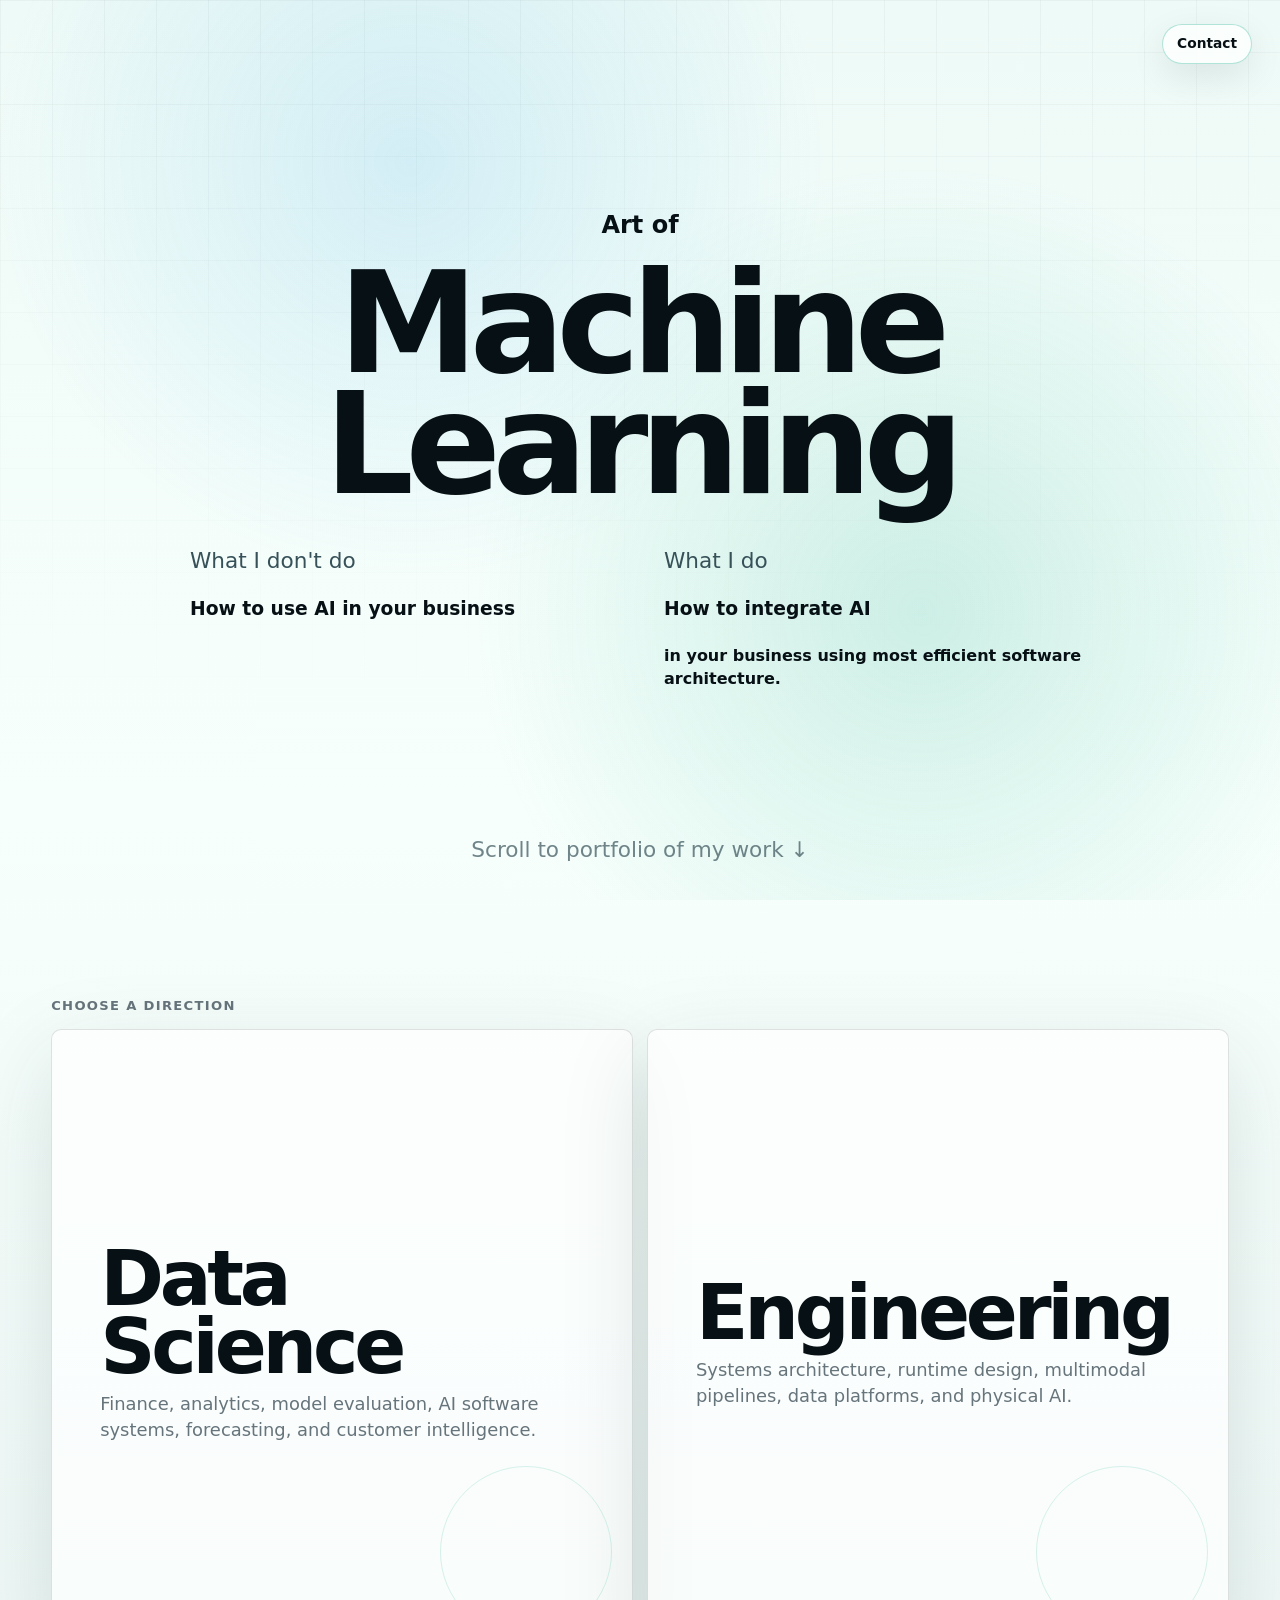
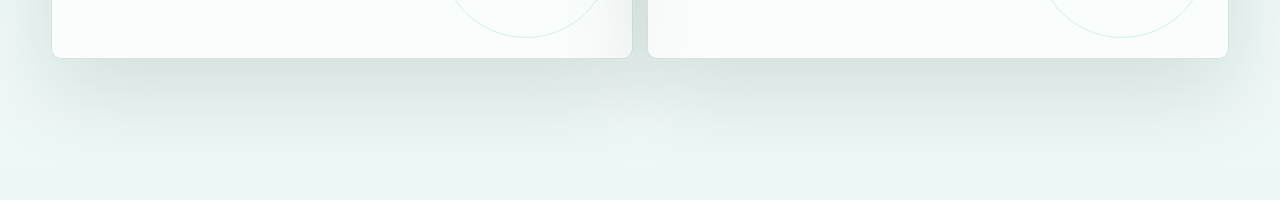
==== commit c10d57d3: "Update index.html" ====
--- a/index.html
+++ b/index.html
@@ -32,7 +32,7 @@
 
   </div>
 
-      <p class="scroll-hint">Scroll down to see more ↓</p>
+      <p class="scroll-hint">Scroll to portfolio of my work ↓</p>
 
 </div>
   </div>
--- a/css/style.css
+++ b/css/style.css
@@ -1,623 +1,58 @@
-:root {
-  --bg: #07090d;
-  --panel: #0d1219;
-  --panel-2: #111923;
-  --text: #eef4f8;
-  --muted: #92a0ad;
-  --soft: rgba(238, 244, 248, 0.72);
-  --line: rgba(255, 255, 255, 0.1);
-  --line-strong: rgba(116, 211, 255, 0.28);
-  --green: #45e6a3;
-  --cyan: #72d7ff;
-  --amber: #f1c76b;
-  --violet: #a7a6ff;
-  --shadow: 0 30px 100px rgba(0, 0, 0, 0.42);
-  --radius: 8px;
+:root{--bg:#eefaf7;--ink:#071014;--muted:#66747b;--panel:#ffffffcc;--line:rgba(7,16,20,.12);--line2:rgba(24,172,137,.32);--green:#18ac89;--cyan:#3daee9;--dark:#071014;--soft:#f7fffc;--shadow:0 28px 90px rgba(12,43,43,.13);--r:10px}
+    *{box-sizing:border-box}html{scroll-behavior:smooth}body{margin:0;background:linear-gradient(180deg,#eefaf7,#f7fffc 45%,#edf7f5);color:var(--ink);font-family:Inter,ui-sans-serif,system-ui,-apple-system,BlinkMacSystemFont,"Segoe UI",Arial,sans-serif;line-height:1.45}button,a{font:inherit}button{color:inherit}a{color:inherit;text-decoration:none}.grain{position:fixed;inset:0;pointer-events:none;background-image:linear-gradient(rgba(7,16,20,.035) 1px,transparent 1px),linear-gradient(90deg,rgba(7,16,20,.035) 1px,transparent 1px);background-size:52px 52px;mask-image:linear-gradient(to bottom,black,transparent 80%)}
+    .contact-fab{position:fixed;right:clamp(14px,2.5vw,28px);top:clamp(12px,2.2vw,24px);z-index:80;border:1px solid var(--line2);border-radius:999px;background:rgba(255,255,255,.72);backdrop-filter:blur(16px);box-shadow:0 12px 36px rgba(7,16,20,.09);padding:9px 14px;font-size:.86rem;font-weight:800;cursor:pointer}.contact-fab:hover,.contact-fab:focus-visible{outline:none;border-color:var(--green);background:#fff}.landing{min-height:100svh;display:grid;place-items:center;padding:40px;text-align:center;background:radial-gradient(circle at 32% 18%,rgba(61,174,233,.16),transparent 26rem),radial-gradient(circle at 72% 68%,rgba(24,172,137,.18),transparent 28rem)}.landing h1{margin:0 0 18px;font-size:clamp(3.4rem,11vw,9rem);line-height:.86;letter-spacing:-.06em}.landing p{margin:0;color:#375159;font-size:clamp(1rem,1.8vw,1.35rem)}
+    .experience{min-height:100svh;padding:clamp(64px,8vw,96px) clamp(16px,4vw,52px) 34px}.level-bar{display:flex;align-items:center;justify-content:space-between;gap:16px;margin-bottom:14px}.breadcrumb{color:var(--muted);font-size:.82rem;font-weight:850;text-transform:uppercase;letter-spacing:.1em}.back-btn{border:1px solid var(--line);border-radius:999px;background:rgba(255,255,255,.7);padding:8px 12px;cursor:pointer;color:var(--muted);font-size:.85rem;font-weight:800}.back-btn:hover{color:var(--ink);border-color:var(--line2)}.split-stage{height:min(70svh,660px);min-height:480px;display:grid;grid-template-columns:1fr 1fr;gap:14px;transition:grid-template-columns .55s ease}.split-stage.selected-left{grid-template-columns:1fr 0fr}.split-stage.selected-right{grid-template-columns:0fr 1fr}.panel{position:relative;overflow:hidden;border:1px solid var(--line);border-radius:var(--r);background:rgba(255,255,255,.64);box-shadow:var(--shadow);transition:opacity .45s ease,transform .45s ease,border-color .3s ease}.panel.hidden{opacity:0;pointer-events:none;transform:scale(.985)}.panel-btn{width:100%;height:100%;border:0;background:transparent;text-align:left;padding:clamp(22px,4vw,48px);cursor:pointer;display:grid;align-content:center}.panel-btn h2{margin:0 0 10px;font-size:clamp(2.2rem,6vw,6rem);letter-spacing:-.055em;line-height:.88}.panel-btn p{max-width:560px;margin:0;color:var(--muted);font-size:clamp(1rem,1.4vw,1.15rem)}.panel:hover{border-color:var(--line2)}.panel::before{content:"";position:absolute;inset:auto 20px 20px auto;width:170px;height:170px;border:1px solid var(--line2);border-radius:50%;opacity:.5}.subnav{display:none;height:100%;grid-template-rows:auto 1fr;gap:18px;padding:clamp(18px,3vw,34px)}.subnav.active{display:grid}.subnav-head h2{margin:0 0 8px;font-size:clamp(2rem,4.6vw,4.4rem);letter-spacing:-.05em;line-height:.9}.subnav-head p{max-width:760px;margin:0;color:var(--muted)}.tile-grid{display:grid;grid-template-columns:repeat(2,minmax(0,1fr));gap:12px;align-content:}.tile-grid.three{grid-template-columns:repeat(3,minmax(0,1fr))}.tile{border:1px solid var(--line);border-radius:var(--r);background:rgba(255,255,255,.7);padding:22px;text-align:left;cursor:pointer;display:grid;align-content:end;min-height:190px}.tile:hover,.tile:focus-visible{outline:none;border-color:var(--green);box-shadow:0 18px 48px rgba(24,172,137,.13)}.tile strong{display:block;font-size:clamp(1.3rem,2.8vw,2.8rem);letter-spacing:-.04em;line-height:.95}.tile span{display:block;margin-top:10px;color:var(--muted);font-size:.94rem}.project-view{display:none;height:100%;grid-template-rows:auto auto 1fr;gap:12px}.project-view.active{display:grid}.project-head{display:flex;align-items:end;justify-content:space-between;gap:16px}.project-head h2{margin:0;font-size:clamp(2rem,4vw,4rem);letter-spacing:-.05em;line-height:.9}.project-head p{margin:8px 0 0;color:var(--muted);max-width:780px}.project-ribbon{display:grid;grid-auto-flow:column;grid-auto-columns:minmax(230px,310px);gap:10px;overflow-x:auto;padding-bottom:8px}.project-card{min-height:156px;border:1px solid var(--line);border-radius:var(--r);background:rgba(255,255,255,.75);padding:15px;text-align:left;cursor:pointer}.project-card:hover,.project-card.active{border-color:var(--green);background:#fff}.project-card small{display:block;color:var(--green);font-weight:900;text-transform:uppercase;letter-spacing:.08em;font-size:.68rem}.project-card strong{display:block;margin:8px 0 6px}.project-card span{color:var(--muted);font-size:.86rem}.project-detail{min-height:0;overflow:auto;border:1px solid var(--line);border-radius:var(--r);background:rgba(255,255,255,.72);padding:clamp(18px,2.5vw,28px)}.detail-title{display:flex;justify-content:space-between;gap:18px;align-items:start}.detail-title h3{margin:0;font-size:clamp(1.7rem,3vw,3rem);letter-spacing:-.04em;line-height:1}.detail-title p{margin:8px 0 0;color:var(--muted);max-width:760px}.tag-row{display:flex;flex-wrap:wrap;gap:6px;margin-top:14px}.tag-row em{font-style:normal;border:1px solid var(--line);border-radius:999px;padding:5px 8px;color:var(--muted);font-size:.75rem;font-weight:800}.diagram{display:flex;align-items:center;gap:8px;overflow-x:auto;margin:22px 0;padding:12px;border:1px solid var(--line);border-radius:var(--r);background:rgba(247,255,252,.7)}.diagram span{flex:0 0 auto;border:1px solid var(--line);border-radius:var(--r);padding:8px 10px;background:#fff;font-size:.84rem}.diagram b{flex:0 0 28px;height:1px;background:linear-gradient(90deg,var(--green),var(--cyan))}.detail-grid{display:grid;grid-template-columns:repeat(2,minmax(0,1fr));gap:10px}.detail-grid section{border:1px solid var(--line);border-radius:var(--r);background:rgba(255,255,255,.6);padding:14px}.detail-grid h4{margin:0 0 6px;color:#11775f}.detail-grid p,.detail-grid li{margin:0;color:var(--muted);font-size:.92rem}.detail-grid ul{margin:0;padding-left:18px}.research-strip{margin-top:12px;border:1px solid var(--line);border-radius:var(--r);padding:12px;background:rgba(255,255,255,.62);color:var(--muted);font-size:.9rem}.contact-backdrop{position:fixed;inset:0;z-index:100;display:none;place-items:start end;padding:70px clamp(14px,2.5vw,28px);background:rgba(7,16,20,.18);backdrop-filter:blur(5px)}.contact-backdrop.open{display:grid}.contact-panel{width:min(360px,calc(100vw - 28px));border:1px solid var(--line2);border-radius:var(--r);background:rgba(255,255,255,.95);box-shadow:var(--shadow);padding:18px}.contact-panel header{display:flex;align-items:center;justify-content:space-between;margin-bottom:12px}.contact-panel h2{margin:0;font-size:1.05rem}.close-contact{border:1px solid var(--line);border-radius:999px;background:#fff;padding:6px 9px;cursor:pointer}.contact-list{display:grid;gap:10px}.contact-line{border:1px solid var(--line);border-radius:var(--r);padding:12px}.contact-line span{display:block;color:var(--green);font-size:.72rem;font-weight:900;text-transform:uppercase;letter-spacing:.08em}.contact-line a,.contact-line strong{display:block;margin-top:4px;color:var(--ink);word-break:break-word}.empty{color:#93a0a6;font-style:italic}@media (prefers-reduced-motion:reduce){*{scroll-behavior:auto!important;transition:none!important}}@media(max-width:820px){.split-stage,.split-stage.selected-left,.split-stage.selected-right{height:auto;min-height:0;grid-template-columns:1fr}.panel{min-height:260px}.tile-grid,.tile-grid.three,.detail-grid{grid-template-columns:1fr}.experience{padding-top:78px}.project-view{height:auto}.contact-fab{top:12px;right:12px}.landing h1{font-size:clamp(3rem,18vw,5.5rem)}}
+.landing-content {
+  width: min(900px, 90%);
+  margin: 0 auto;
 }
 
-* { box-sizing: border-box; }
-
-html, body { min-height: 100%; }
-
-body {
-  margin: 0;
-  overflow-x: hidden;
-  background:
-    radial-gradient(circle at 8% 0%, rgba(69, 230, 163, 0.13), transparent 34rem),
-    radial-gradient(circle at 90% 8%, rgba(114, 215, 255, 0.12), transparent 32rem),
-    linear-gradient(180deg, #07090d, #090d12 44%, #07090d);
-  color: var(--text);
-  font-family: Inter, ui-sans-serif, system-ui, -apple-system, BlinkMacSystemFont, "Segoe UI", Arial, sans-serif;
-  line-height: 1.5;
+/* Two unequal columns spanning the available width */
+.landing-boxes {
+  display: grid;
+  grid-template-columns: 1fr 1fr;
+  gap: 48px;
+  width: 100%;
+  max-width: none;
+  box-sizing: border-box;
+  margin-top: 40px;
+  align-items: start;
 }
 
-button, input, textarea { font: inherit; }
-button { color: inherit; }
-a { color: inherit; text-decoration: none; }
-img { max-width: 100%; }
-
-.shell-grid {
-  position: fixed;
-  inset: 0;
-  pointer-events: none;
-  opacity: 0.22;
-  background-image:
-    linear-gradient(rgba(255, 255, 255, 0.06) 1px, transparent 1px),
-    linear-gradient(90deg, rgba(255, 255, 255, 0.06) 1px, transparent 1px);
-  background-size: 52px 52px;
-  mask-image: linear-gradient(to bottom, black, transparent 86%);
+.landing-left,
+.landing-right {
+  width: 100%;
+  max-width: none;
+  min-width: 0;
+  box-sizing: border-box;
+  text-align: left;
 }
 
-.topbar {
-  position: sticky;
-  top: 0;
-  z-index: 20;
-  display: flex;
-  align-items: center;
-  justify-content: space-between;
-  gap: 20px;
-  padding: 16px clamp(18px, 4vw, 54px);
-  background: rgba(7, 9, 13, 0.82);
-  border-bottom: 1px solid var(--line);
-  backdrop-filter: blur(16px);
+/* Center the scroll instruction across the whole screen */
+.scroll-hint {
+  position: absolute;
+  left: 0;
+  right: 0;
+  text-align: center;
+  margin: 0;
+  bottom: 35px;
+  font-size: 0.9rem;
+  opacity: 0.7;
 }
 
-.brand,
-.quick-nav,
-.quick-nav a {
-  display: flex;
-  align-items: center;
+/* Give the landing section a positioning reference */
+.landing {
+  position: relative;
 }
 
-.brand { gap: 10px; font-weight: 800; }
-.brand img { width: 32px; height: 32px; }
-.quick-nav { gap: 8px; }
-.quick-nav a {
-  min-height: 36px;
-  padding: 8px 11px;
-  border: 1px solid var(--line);
-  border-radius: var(--radius);
-  color: var(--muted);
-  font-size: 0.9rem;
-}
-.quick-nav a:hover { color: var(--text); border-color: var(--line-strong); }
-
-.app-shell {
-  height: calc(100vh - 65px);
-  min-height: 710px;
-  display: grid;
-  grid-template-rows: auto minmax(0, 1fr) auto;
-  gap: 16px;
-  padding: 18px clamp(18px, 4vw, 54px) 24px;
-}
-
-.hero-panel,
-.domain-stage,
-.project-zone {
-  position: relative;
-  border: 1px solid var(--line);
-  border-radius: var(--radius);
-  background: rgba(255, 255, 255, 0.035);
-  box-shadow: 0 12px 50px rgba(0, 0, 0, 0.2);
-}
-
-.hero-panel {
-  display: grid;
-  grid-template-columns: minmax(0, 1fr) 360px;
-  align-items: center;
-  gap: 20px;
-  padding: clamp(18px, 2.6vw, 30px);
-  min-height: 150px;
-}
-
-.eyebrow {
-  margin: 0 0 8px;
-  color: var(--green);
-  font-size: 0.74rem;
-  font-weight: 900;
-  letter-spacing: 0.12em;
-  text-transform: uppercase;
-}
-
-h1, h2, h3, p { margin-top: 0; }
-
-h1 {
-  max-width: 900px;
-  margin-bottom: 12px;
-  font-size: clamp(2rem, 4.6vw, 4.8rem);
-  line-height: 0.96;
-  letter-spacing: -0.03em;
-}
-
-.hero-line {
-  margin-bottom: 0;
-  color: var(--soft);
-  font-size: clamp(0.95rem, 1.35vw, 1.18rem);
-}
-
-.hero-instrument {
-  display: grid;
-  grid-template-columns: repeat(2, minmax(0, 1fr));
-  gap: 1px;
-  border: 1px solid var(--line);
-  background: var(--line);
-  border-radius: var(--radius);
-  overflow: hidden;
-}
-
-.hero-instrument span {
-  min-height: 54px;
-  display: grid;
-  place-items: center;
-  background: rgba(7, 9, 13, 0.8);
-  color: var(--muted);
-  font-size: 0.78rem;
-  font-weight: 800;
-  text-transform: uppercase;
-  letter-spacing: 0.08em;
-}
-
-.domain-stage {
-  min-height: 0;
-  display: grid;
-  grid-template-rows: auto minmax(0, 1fr);
-  overflow: hidden;
-}
-
-.domain-nav-wrap {
-  border-bottom: 1px solid var(--line);
-  overflow-x: auto;
-}
-
-.domain-nav {
-  min-width: max-content;
-  display: flex;
-  gap: 4px;
-  padding: 10px;
-}
-
-.domain-tab {
-  border: 1px solid transparent;
-  border-radius: var(--radius);
-  background: transparent;
-  color: var(--muted);
-  padding: 10px 13px;
-  cursor: pointer;
-  font-weight: 800;
-}
-
-.domain-tab:hover,
-.domain-tab.active {
-  color: var(--text);
-  border-color: var(--line-strong);
-  background: rgba(114, 215, 255, 0.08);
-}
-
-.domain-content {
-  min-height: 0;
-  display: grid;
-  grid-template-columns: minmax(0, 1fr) minmax(260px, 0.72fr);
-  gap: 18px;
-  padding: clamp(18px, 2.6vw, 30px);
-}
-
-.domain-brief h2 {
-  max-width: 860px;
-  margin-bottom: 12px;
-  font-size: clamp(1.8rem, 3.6vw, 3.8rem);
-  line-height: 1;
-  letter-spacing: -0.025em;
-}
-
-.domain-brief p {
-  max-width: 820px;
-  margin-bottom: 0;
-  color: var(--soft);
-  font-size: clamp(1rem, 1.45vw, 1.2rem);
-}
-
-.domain-signal {
-  align-self: start;
-  display: flex;
-  flex-wrap: wrap;
-  gap: 8px;
-}
-
-.domain-signal span,
-.tag-row em {
-  border: 1px solid var(--line);
-  border-radius: 999px;
-  background: rgba(255, 255, 255, 0.04);
-  color: var(--muted);
-  font-style: normal;
-  font-size: 0.78rem;
-  font-weight: 800;
-}
-
-.domain-signal span { padding: 8px 10px; }
-.tag-row { display: flex; flex-wrap: wrap; gap: 6px; }
-.tag-row em { padding: 5px 7px; }
-
-.project-zone {
-  padding: 14px;
-}
-
-.zone-heading {
-  display: flex;
-  justify-content: space-between;
-  gap: 20px;
-  align-items: center;
-  margin-bottom: 10px;
-}
-
-.zone-heading .eyebrow { margin-bottom: 0; }
-#projectCount { color: var(--muted); font-size: 0.86rem; }
-
-.project-carousel {
-  display: grid;
-  grid-auto-flow: column;
-  grid-auto-columns: minmax(250px, 320px);
-  gap: 12px;
-  overflow-x: auto;
-  overscroll-behavior-inline: contain;
-  scroll-snap-type: x proximity;
-  padding-bottom: 8px;
-}
-
-.project-card {
-  scroll-snap-align: start;
-  min-height: 220px;
-  text-align: left;
-  border: 1px solid var(--line);
-  border-radius: var(--radius);
-  background: rgba(7, 9, 13, 0.68);
-  padding: 16px;
-  cursor: pointer;
-  transition: transform 180ms ease, border-color 180ms ease, background 180ms ease;
-}
-
-.project-card:hover {
-  transform: translateY(-3px);
-  border-color: var(--line-strong);
-  background: rgba(255, 255, 255, 0.055);
-}
-
-.project-icon {
-  width: 40px;
-  height: 40px;
-  display: grid;
-  place-items: center;
-  border: 1px solid var(--line-strong);
-  border-radius: var(--radius);
-  color: var(--cyan);
-  font-weight: 900;
-  margin-bottom: 14px;
-}
-
-.project-category {
-  display: block;
-  margin-bottom: 8px;
-  color: var(--green);
-  font-size: 0.72rem;
-  font-weight: 900;
-  text-transform: uppercase;
-  letter-spacing: 0.08em;
-}
-
-.project-card strong {
-  display: block;
-  color: var(--text);
-  font-size: 1.1rem;
-  margin-bottom: 8px;
-}
-
-.project-card small {
-  min-height: 58px;
-  display: block;
-  color: var(--muted);
-  margin-bottom: 14px;
-}
-
-.modal-backdrop {
-  position: fixed;
-  inset: 0;
-  z-index: 40;
-  display: grid;
-  place-items: center;
-  padding: 22px;
-  background: rgba(0, 0, 0, 0.68);
-  backdrop-filter: blur(12px);
-}
-
-.modal-backdrop[hidden] { display: none; }
-
-.project-modal {
-  width: min(1120px, 100%);
-  max-height: min(820px, 92vh);
-  overflow: auto;
-  border: 1px solid var(--line-strong);
-  border-radius: var(--radius);
-  background: #0a0f15;
-  box-shadow: var(--shadow);
-  padding: clamp(18px, 3vw, 32px);
-}
-
-.modal-close {
-  float: right;
-  border: 1px solid var(--line);
-  border-radius: var(--radius);
-  background: rgba(255, 255, 255, 0.04);
-  color: var(--muted);
-  padding: 8px 10px;
-  cursor: pointer;
-}
-
-.modal-close:hover { color: var(--text); border-color: var(--line-strong); }
-
-.modal-header h2 {
-  margin-bottom: 8px;
-  font-size: clamp(1.8rem, 4vw, 3.4rem);
-  line-height: 1;
-}
-
-.modal-header p { max-width: 780px; color: var(--soft); }
-
-.diagram-line {
-  display: flex;
-  align-items: center;
-  gap: 8px;
-  overflow-x: auto;
-  margin: 24px 0;
-  padding: 14px;
-  border: 1px solid var(--line);
-  border-radius: var(--radius);
-  background: rgba(255, 255, 255, 0.035);
-}
-
-.diagram-line span {
-  flex: 0 0 auto;
-  padding: 8px 10px;
-  border: 1px solid var(--line);
-  border-radius: var(--radius);
-  color: var(--text);
-  font-size: 0.86rem;
-}
-
-.diagram-line b {
-  flex: 0 0 32px;
-  height: 1px;
-  background: linear-gradient(90deg, var(--cyan), var(--green));
-}
-
-.detail-grid {
-  display: grid;
-  grid-template-columns: repeat(2, minmax(0, 1fr));
-  gap: 12px;
-}
-
-.detail-grid section {
-  border: 1px solid var(--line);
-  border-radius: var(--radius);
-  padding: 16px;
-  background: rgba(255, 255, 255, 0.03);
-}
-
-.detail-grid h3 {
-  margin-bottom: 8px;
-  color: var(--cyan);
-  font-size: 0.95rem;
-}
-
-.detail-grid p { margin-bottom: 0; color: var(--muted); }
-
-@media (max-width: 900px) {
-  body { overflow: auto; }
-  .app-shell { height: auto; min-height: 0; }
-  .hero-panel,
-  .domain-content,
-  .detail-grid { grid-template-columns: 1fr; }
-  .hero-instrument { display: none; }
-  .project-carousel { grid-auto-columns: minmax(240px, 82vw); }
-  .project-modal { max-height: 100%; height: 100%; }
-}
-
-@media (max-width: 560px) {
-  .topbar { align-items: flex-start; flex-direction: column; }
-  .app-shell { padding-left: 14px; padding-right: 14px; }
-  h1 { font-size: clamp(2rem, 13vw, 3.5rem); }
-}
-
-/* Portfolio update: functional hero selectors, larger project stage, contact page */
-.app-shell {
-  grid-template-rows: auto auto;
-}
-
-.domain-content {
-  padding: clamp(22px, 3vw, 38px);
-}
-
-.hero-instrument {
-  align-self: stretch;
-}
-
-.hero-section {
-  min-height: 62px;
-  display: grid;
-  align-content: center;
-  gap: 4px;
-  border: 0;
-  background: rgba(7, 9, 13, 0.82);
-  color: var(--muted);
-  text-align: left;
-  padding: 12px;
-  cursor: pointer;
-}
-
-.hero-section:hover,
-.hero-section.active {
-  background: rgba(114, 215, 255, 0.09);
-  color: var(--text);
-}
-
-.hero-section.active {
-  box-shadow: inset 0 0 0 1px var(--line-strong);
-}
-
-.hero-section span,
-.hero-section small {
-  min-height: 0;
-  display: block;
-  background: transparent;
-  color: inherit;
-  font-weight: 850;
-  text-transform: none;
-  letter-spacing: 0;
-}
-
-.hero-section span {
-  font-size: 0.9rem;
-}
-
-.hero-section small {
-  color: var(--muted);
-  font-size: 0.76rem;
-  line-height: 1.25;
-}
-
-.project-carousel {
-  grid-auto-columns: minmax(270px, 340px);
-}
-
-.architecture-section {
-  grid-column: 1 / -1;
-}
-
-.detail-grid {
-  grid-template-columns: repeat(2, minmax(0, 1fr));
-}
-
-.detail-grid section:last-child {
-  grid-column: 1 / -1;
-}
-
-.architecture-section .diagram-line {
-  margin: 0;
-}
-
-.tech-list-modal {
-  margin: 0;
-  padding-left: 18px;
-  color: var(--muted);
-}
-
-.tech-list-modal li + li {
-  margin-top: 4px;
-}
-
-.contact-shell {
-  min-height: calc(100vh - 65px);
-  display: grid;
-  place-items: center;
-  padding: clamp(28px, 6vw, 72px);
-}
-
-.contact-card {
-  width: min(980px, 100%);
-  border: 1px solid var(--line);
-  border-radius: var(--radius);
-  background: rgba(255, 255, 255, 0.04);
-  box-shadow: var(--shadow);
-  padding: clamp(24px, 5vw, 52px);
-}
-
-.contact-card h1 {
-  max-width: 760px;
-  font-size: clamp(2.1rem, 5vw, 4.4rem);
-}
-
-.contact-lead {
-  max-width: 800px;
-  color: var(--soft);
-  font-size: clamp(1rem, 1.5vw, 1.22rem);
-}
-
-.contact-rail {
-  display: grid;
-  grid-template-columns: repeat(2, minmax(0, 1fr));
-  gap: 12px;
-  margin: 28px 0;
-}
-
-.contact-rail a {
-  border: 1px solid var(--line);
-  border-radius: var(--radius);
-  background: rgba(7, 9, 13, 0.7);
-  padding: 16px;
-}
-
-.contact-rail a:hover {
-  border-color: var(--line-strong);
-}
-
-.contact-rail span {
-  display: block;
-  margin-bottom: 5px;
-  color: var(--green);
-  font-size: 0.72rem;
-  font-weight: 900;
-  letter-spacing: 0.08em;
-  text-transform: uppercase;
-}
-
-.contact-rail strong {
-  color: var(--text);
-  font-size: 1rem;
-}
-
-.contact-notes {
-  display: flex;
-  flex-wrap: wrap;
-  gap: 8px;
-}
-
-.contact-notes span {
-  border: 1px solid var(--line);
-  border-radius: 999px;
-  background: rgba(255, 255, 255, 0.035);
-  color: var(--muted);
-  padding: 8px 10px;
-  font-size: 0.82rem;
-  font-weight: 800;
-}
-
-@media (max-width: 900px) {
-  .hero-instrument {
-    display: grid;
+/* Stack columns on mobile */
+@media (max-width: 600px) {
+  .landing-boxes {
+    grid-template-columns: 1fr;
+    gap: 24px;
   }
 
-  .detail-grid,
-  .contact-rail {
-    grid-template-columns: 1fr;
-  }
-
-  .architecture-section,
-  .detail-grid section:last-child {
-    grid-column: auto;
+  .scroll-hint {
+    bottom: 18px;
   }
 }
-
-/* Layout correction: hero filters flow directly into project ribbon */
-.app-shell {
-  height: auto;
-  min-height: calc(100vh - 65px);
-}
-
-.project-zone {
-  margin-top: 0;
-}
-
-@media (min-width: 901px) {
-  .hero-panel {
-    min-height: 230px;
-  }
-}
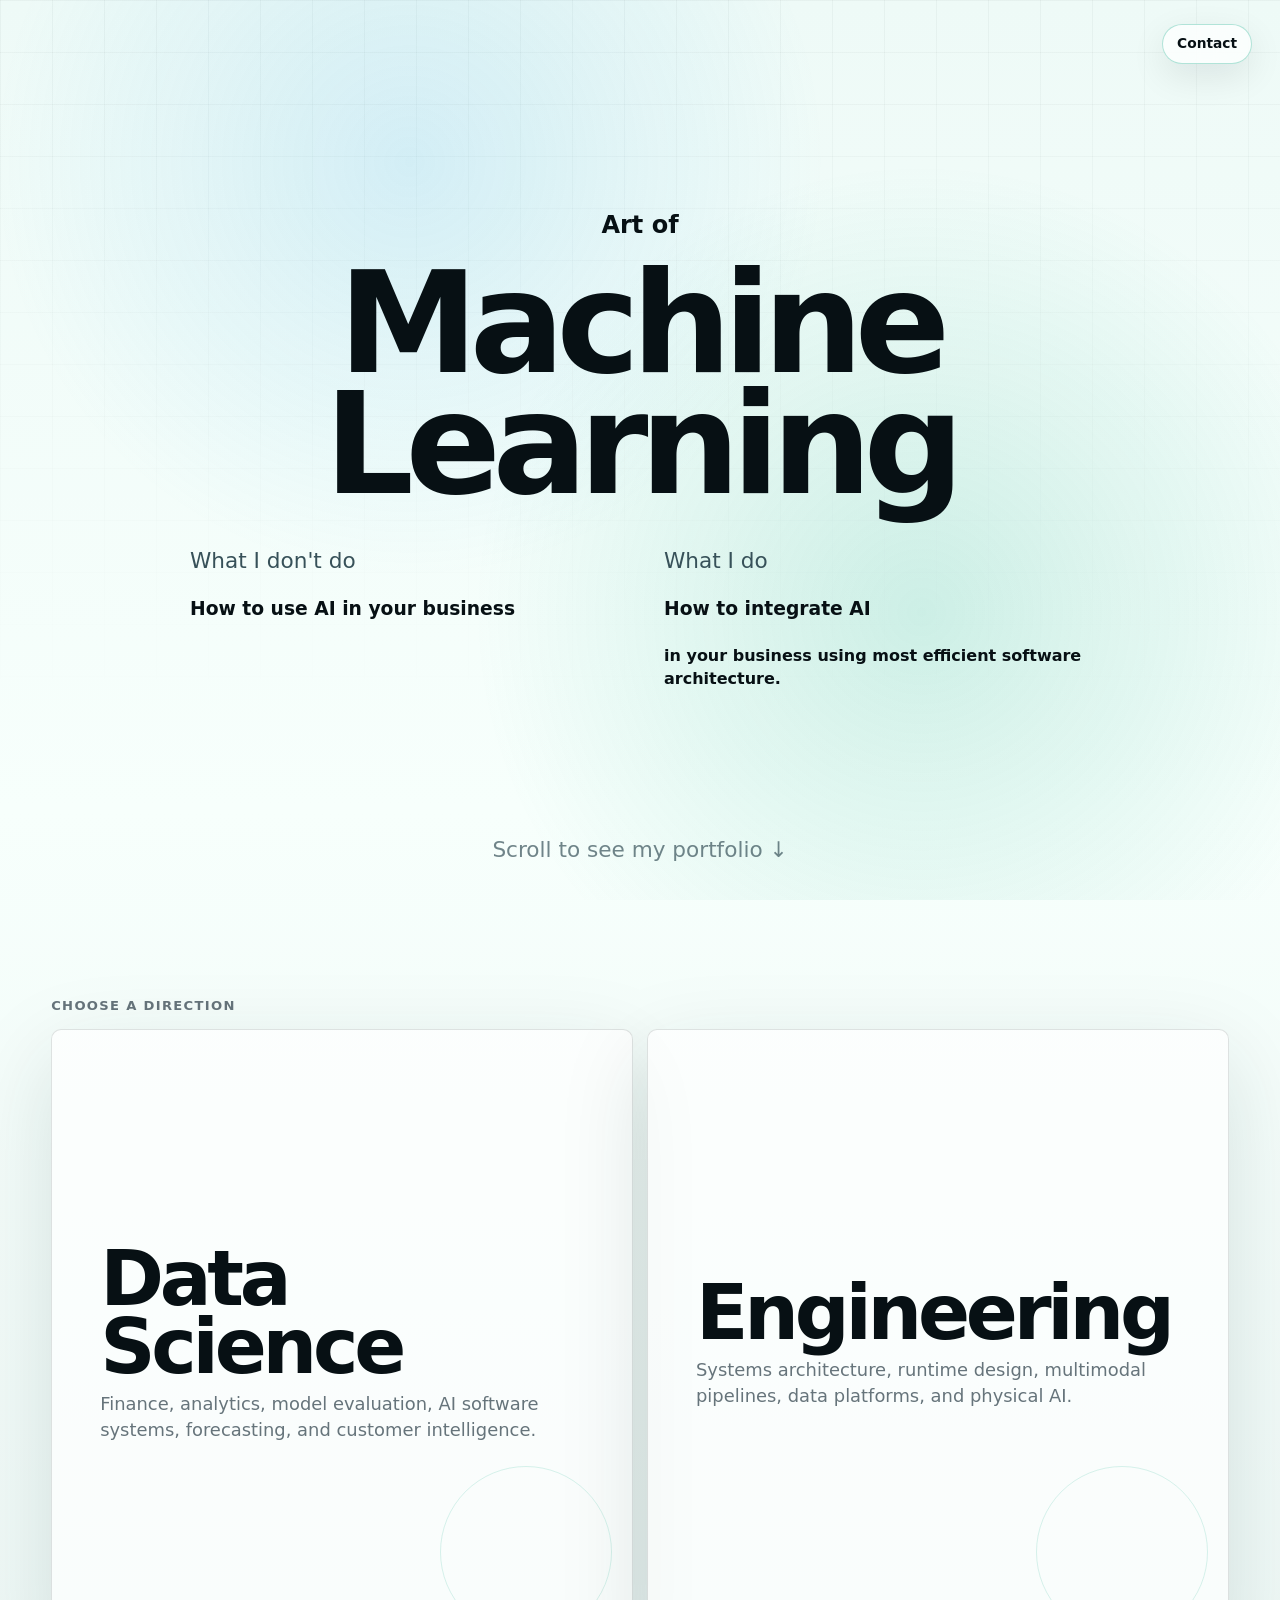
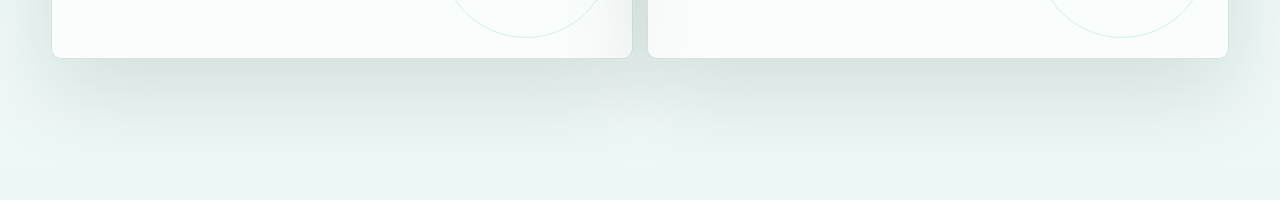
==== commit e731454f: "Update index.html" ====
--- a/index.html
+++ b/index.html
@@ -32,7 +32,7 @@
 
   </div>
 
-      <p class="scroll-hint">Scroll to portfolio of my work ↓</p>
+      <p class="scroll-hint">Scroll to see my portfolio ↓</p>
 
 </div>
   </div>
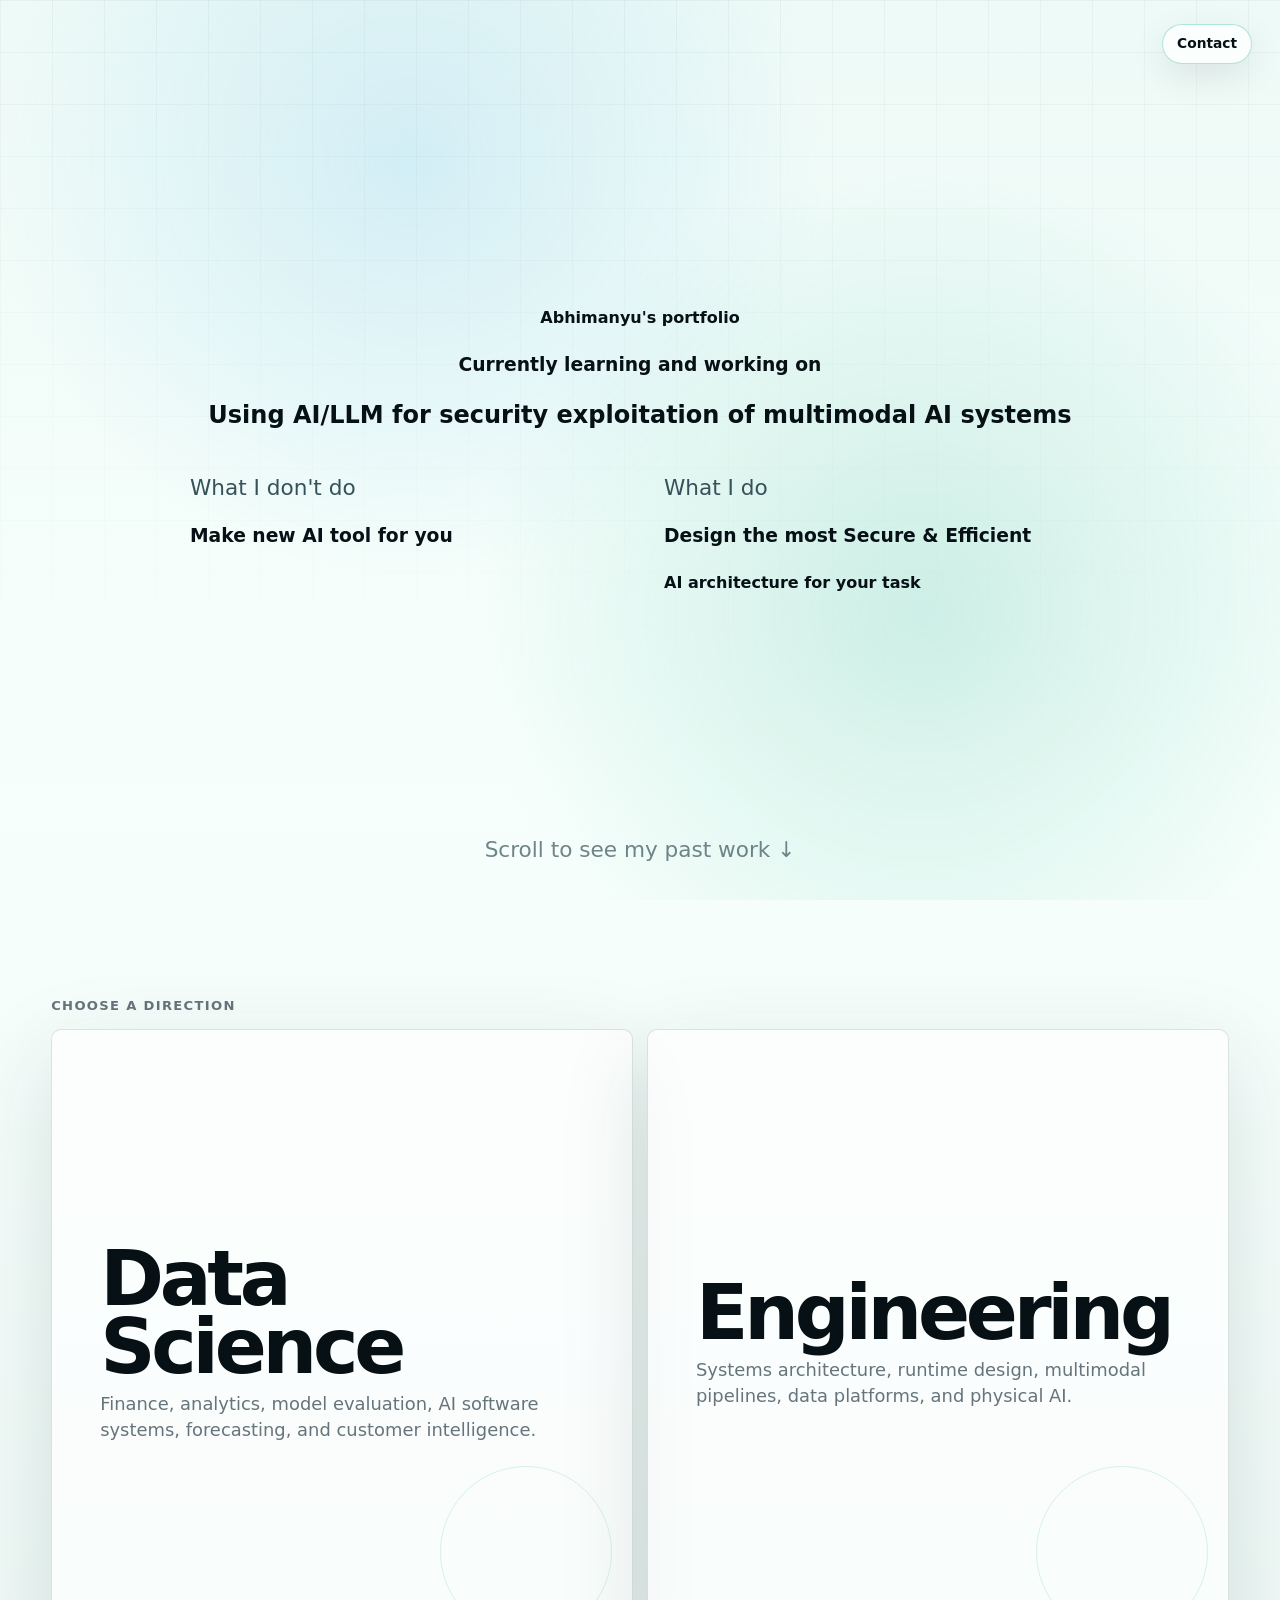
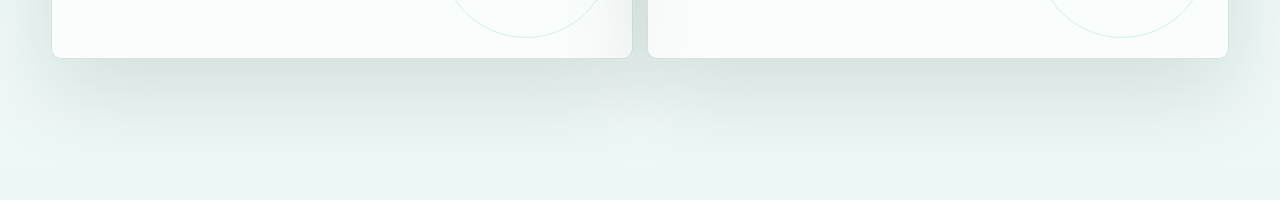
==== commit 2edb76d2: "Update index.html" ====
--- a/index.html
+++ b/index.html
@@ -13,26 +13,27 @@
   <main>
     <section class="landing" id="landing" aria-label="Landing">
   <div class="landing-content">
-    <h2>Art of</h2>
-    <h1>Machine Learning</h1>
+    <h4>Abhimanyu's portfolio</h4>
+    <h3>Currently learning and working on</h3>
+    <h2>Using AI/LLM for security exploitation of multimodal AI systems</h2>
 
     <div class="landing-boxes">
 
   <div class="landing-box landing-left">
     <p>What I don't do</p>
-    <h3>How to use AI in your business</h3>
+    <h3>Make new AI tool for you</h3>
 
 
   </div>
 
   <div class="landing-box landing-right">
     <p>What I do</p>
-    <h3>How to integrate AI</h3>
-    <h4>in your business using most efficient software architecture.</h4>
+    <h3>Design the most Secure & Efficient</h3>
+    <h4>AI architecture for your task</h4>
 
   </div>
 
-      <p class="scroll-hint">Scroll to see my portfolio ↓</p>
+      <p class="scroll-hint">Scroll to see my past work ↓</p>
 
 </div>
   </div>
